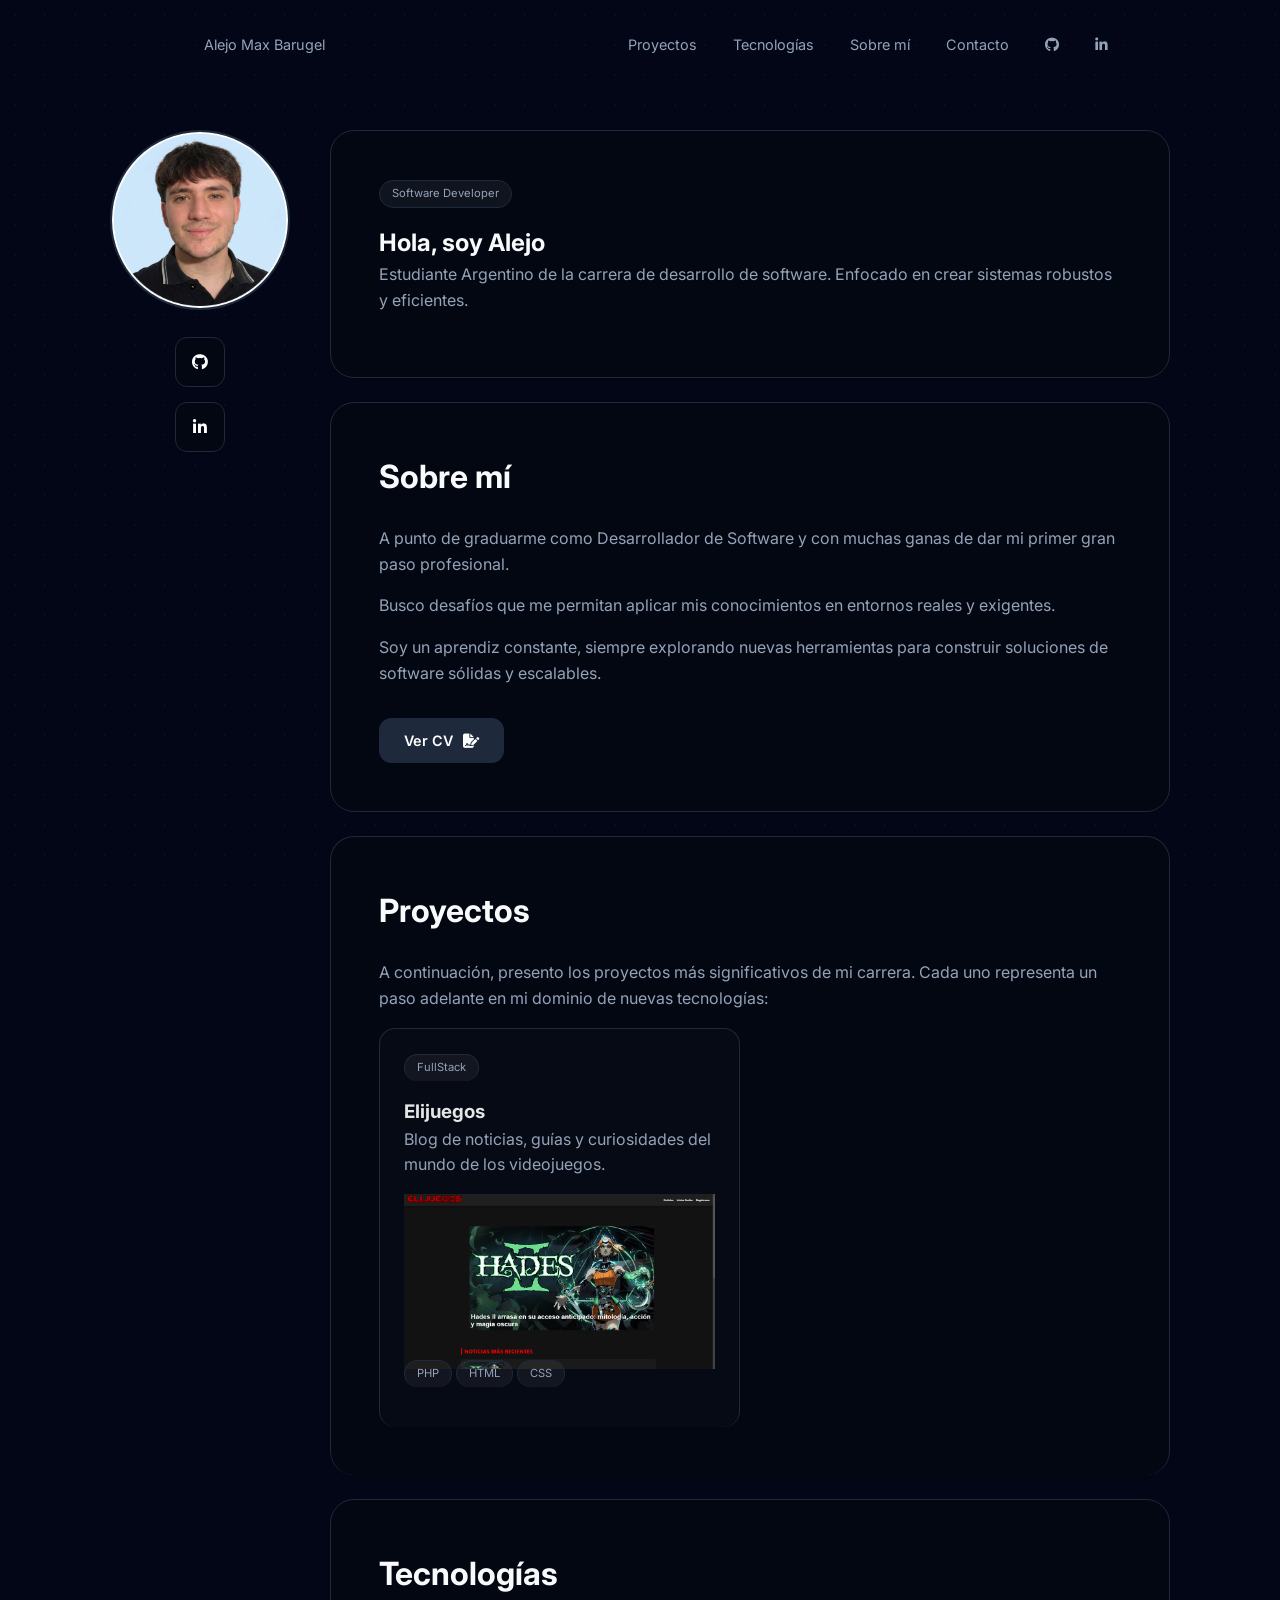
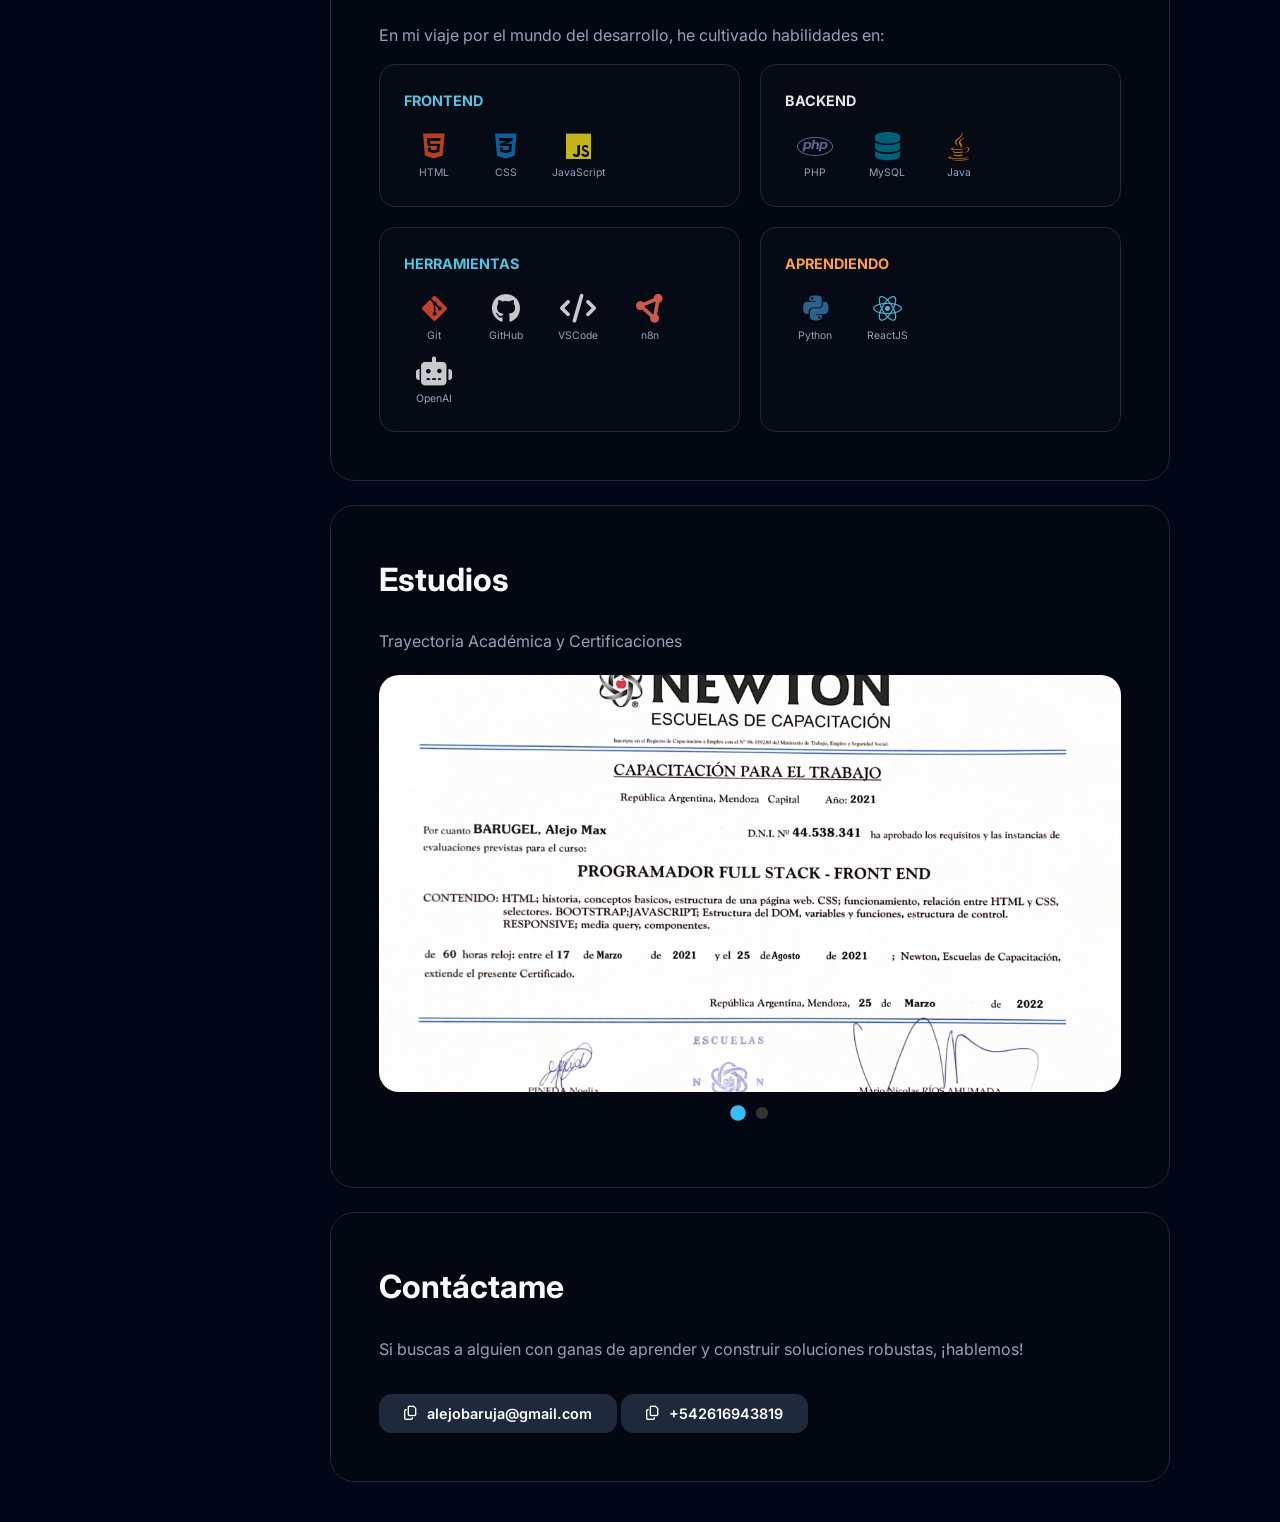
==== index.html @ 38fae6d4 "Add files via upload" ====
<!DOCTYPE html>
<html lang="es">
<head>
    <meta charset="UTF-8">
    <meta name="viewport" content="width=device-width, initial-scale=1.0">
    <title>Alejo Max Barugel | Developer</title>
    <link rel="stylesheet" href="https://cdnjs.cloudflare.com/ajax/libs/font-awesome/6.5.1/css/all.min.css">
    <link href="https://fonts.googleapis.com/css2?family=Inter:wght@300;400;600;800&display=swap" rel="stylesheet">
    <link rel="stylesheet" href="assets/css/style.css">
    <link rel="icon" type="image/png" href="assets/img/abLogo.png">
</head>
<body>
    <div class="grid-background"></div>
    
    <nav class="reveal" style="--d: 0ms;">
        <div class="nav-links">
            <a href="index.html">Alejo Max Barugel</a>
        </div>
        <div class="nav-links">
            <a href="#proyectos">Proyectos</a>
            <a href="#tecnologias">Tecnologías</a>
            <a href="#sobre">Sobre mí</a>
            <a href="#contacto">Contacto</a>
            <a href="https://github.com/BarujitaWD" target="_blank"><i class="fa-brands fa-github"></i></a>
            <a href="https://www.linkedin.com/in/alejo-barugel-a94419276" target="_blank"><i class="fa-brands fa-linkedin-in"></i></a>
        </div>
    </nav>

    <main class="main-content">
        <aside class="profile-sidebar reveal" style="--d: 100ms;">
            <img src="assets/img/barugel.png" class="profile-img" alt="Alejo Barugel">
            <div class="social-column">
                <a href="https://github.com/BarujitaWD" target="_blank" class="icon-circle" title="GitHub">
                    <i class="fa-brands fa-github"></i>
                </a>
                <a href="https://www.linkedin.com/in/alejo-barugel-a94419276" target="_blank" class="icon-circle" title="LinkedIn">
                    <i class="fa-brands fa-linkedin-in"></i>
                </a>
            </div>
        </aside>

        <div class="cards-container">
            <section class="card reveal" style="--d: 200ms;">
                <span class="badge">Software Developer</span>
                <h1>Hola, <span class="highlight">soy Alejo</span></h1>
                <p>Estudiante Argentino de la carrera de desarrollo de software. Enfocado en crear sistemas robustos y eficientes.</p>
            </section>

            <section id="sobre" class="card reveal" style="--d: 300ms;">
                <h2>Sobre mí</h2>
                <div class="sobre-mi-content">
                    <div class="sobre-mi-text">
                        <p>A punto de graduarme como Desarrollador de Software y con muchas ganas de dar mi primer gran paso profesional.</p>
                        <p>Busco desafíos que me permitan aplicar mis conocimientos en entornos reales y exigentes.</p>
                        <p>Soy un aprendiz constante, siempre explorando nuevas herramientas para construir soluciones de software sólidas y escalables.</p>
                        <a href="assets/pdf/CV.pdf" class="btn-cv" download>Ver CV <i class="fa-solid fa-file-signature"></i></a>
                    </div>
                </div>
            </section>

            <section id="proyectos" class="card reveal" style="--d: 300ms;">
                <h2>Proyectos</h2>
                <p>A continuación, presento los proyectos más significativos de mi carrera. Cada uno representa un paso adelante en mi dominio de nuevas tecnologías:</p>
                
                <a href="elijuegos.html" class="projects-link">
                    <div class="tech-grid">
                        <div class="tech-box">
                            <span class="badge">FullStack</span>
                            <h3 style="color: #E5E5E5;">Elijuegos</h3>
                            <p>Blog de noticias, guías y curiosidades del mundo de los videojuegos.</p>
                            <div class="project-img">
                                <img src="assets/img/elijuegos-screen-1.png" class="img-pro" alt="Elijuegos">
                            </div>
                            <div style="margin-top: 15px;">
                                <span class="badge">PHP</span> 
                                <span class="badge">HTML</span> 
                                <span class="badge">CSS</span>
                            </div>
                        </div>
                    </div>
                </a>
            </section>

            <section id="tecnologias" class="card reveal" style="--d: 400ms;">
                <h2>Tecnologías</h2>
                <p>En mi viaje por el mundo del desarrollo, he cultivado habilidades en:</p>
                
                <div class="tech-grid">
                    <div class="tech-box">
                        <h4 style="color: #57C3E1;">Frontend</h4>
                        <div class="tech-icons">
                            <div class="tech-item"><i class="fa-brands fa-html5" style="color: #E34F26;"></i><span>HTML</span></div>
                            <div class="tech-item"><i class="fa-brands fa-css3-alt" style="color: #1572B6;"></i><span>CSS</span></div>
                            <div class="tech-item"><i class="fa-brands fa-js" style="color: #F7DF1E;"></i><span>JavaScript</span></div>
                        </div>
                    </div>

                    <div class="tech-box">
                        <h4 style="color: #E5E5E5;">Backend</h4>
                        <div class="tech-icons">
                            <div class="tech-item"><i class="fa-brands fa-php" style="color: #777bb4;"></i><span>PHP</span></div>
                            <div class="tech-item"><i class="fa-solid fa-database" style="color: #00758f;"></i><span>MySQL</span></div>  
                            <div class="tech-item"><i class="fa-brands fa-java" style="color: #ed8b00;"></i><span>Java</span></div>
                        </div>
                    </div>

                    <div class="tech-box">
                        <h4 style="color: #57C3E1;">Herramientas</h4>
                        <div class="tech-icons">
                            <div class="tech-item"><i class="fa-brands fa-git-alt" style="color: #F05032;"></i><span>Git</span></div>
                            <div class="tech-item"><i class="fa-brands fa-github"></i><span>GitHub</span></div>                            
                            <div class="tech-item"><i class="fa-solid fa-code"></i><span>VSCode</span></div>
                            <div class="tech-item"><i class="fa-solid fa-circle-nodes" style="color: #ff6d5a;"></i><span>n8n</span></div>
                            <div class="tech-item"><i class="fa-solid fa-robot"></i><span>OpenAI</span></div>
                        </div>
                    </div>

                    <div class="tech-box">
                        <h4 style="color: #FF9F43;">Aprendiendo</h4>
                        <div class="tech-icons">
                            <div class="tech-item"><i class="fa-brands fa-python" style="color: #3776AB;"></i><span>Python</span></div>
                            <div class="tech-item"><i class="fa-brands fa-react" style="color: #61DAFB;"></i><span>ReactJS</span></div>
                        </div>
                    </div>
                </div>
            </section>

            <section id="estudios" class="card reveal" style="--d: 500ms;">
                <h2>Estudios</h2>
                <p>Trayectoria Académica y Certificaciones</p>
                <div class="slider-wrapper">
                    <input type="radio" name="foto" id="img1" checked>
                    <input type="radio" name="foto" id="img2">

                    <div class="slider-main">
                        <div class="slides-container">
                            <div class="img-title">
                                <a href="assets/pdf/front-newton.pdf"><img src="assets/img/front.png" alt="Certificado Frontend"></a>
                            </div>
                            <div class="img-title">
                                <a href="assets/pdf/back-newton.pdf"><img src="assets/img/back.png" alt="Certificado Backend"></a>
                            </div>
                        </div>
                    </div>

                    <div class="slider-dots">
                        <label for="img1"></label>
                        <label for="img2"></label>
                    </div>
                </div>
            </section>

            <section id="contacto" class="card reveal" style="--d: 600ms;">
                <h2>Contáctame</h2>
                <p>Si buscas a alguien con ganas de aprender y construir soluciones robustas, ¡hablemos!</p>
                <button onclick="copiarTexto(this, 'alejobaruja@gmail.com')" class="btn-cv">
                    <i class="fa-regular fa-copy"></i>
                    <span>alejobaruja@gmail.com</span>
                </button>
                <button onclick="copiarTexto(this, '+542616943819')" class="btn-cv">
                    <i class="fa-regular fa-copy"></i>
                    <span>+542616943819</span>
                </button>
            </section>
        </div>
    </main>

    <script src="assets/js/script.js"></script>
</body>
</html>
---- assets/css/style.css ----
:root {
    --bg-color: #020617;
    --card-bg: #030712;
    --border-color: #1e293b;
    --text-primary: #f8fafc;
    --text-secondary: #94a3b8;
    --transition-fast: 0.3s cubic-bezier(0.4, 0, 0.2, 1);
    --transition-slow: 1s cubic-bezier(0.16, 1, 0.3, 1);
}

* {
    margin: 0;
    padding: 0;
    box-sizing: border-box;
}

html {
    scroll-behavior: smooth;
}

body {
    background-color: var(--bg-color);
    color: var(--text-primary);
    font-family: 'Inter', sans-serif;
    line-height: 1.6;
}

h2 {
    margin-bottom: 1.5rem;
    font-size: 2rem;
}

p {
    color: var(--text-secondary);
    margin-bottom: 1rem;
}

u {
    text-decoration: none !important;
}

.grid-background {
    position: fixed;
    top: 0;
    left: 0;
    width: 100%;
    height: 100%;
    background-image: radial-gradient(rgba(255,255,255,0.03) 1px, transparent 1px);
    background-size: 30px 30px;
    z-index: -1;
}

nav {
    max-width: 1000px;
    margin: 0 auto;
    padding: 2rem;
    display: flex;
    justify-content: space-between;
}

.nav-links a {
    color: var(--text-secondary);
    text-decoration: none;
    margin-left: 2rem;
    font-size: 0.9rem;
    transition: 0.3s;
}

.nav-links a:hover {
    color: white;
    text-shadow: 0 0 10px rgba(255,255,255,0.5);
}

.main-content {
    max-width: 1100px;
    margin: 40px auto;
    padding: 0 20px;
    display: flex;
    gap: 40px;
}

.profile-img {
    width: 180px;
    height: 180px;
    border-radius: 50%;
    object-fit: cover;
    border: 2px solid var(--border-color);
    margin-bottom: 20px;
}

.social-column {
    display: flex;
    flex-direction: column;
    gap: 15px;
    align-items: center;
}

.icon-circle {
    width: 50px;
    height: 50px;
    background: var(--card-bg);
    border: 1px solid var(--border-color);
    border-radius: 12px;
    display: flex;
    align-items: center;
    justify-content: center;
    color: white;
    text-decoration: none;
    transition: var(--transition-fast);
}

.icon-circle:hover {
    background: white;
    color: black;
    transform: translateY(-3px);
}

.cards-container {
    flex: 1;
    display: flex;
    flex-direction: column;
    gap: 24px;
}

.card {
    background: var(--card-bg);
    border: 1px solid var(--border-color);
    border-radius: 24px;
    padding: 3rem;
    transition: border-color 0.3s;
}

.card:hover {
    border-color: #334155;
}

.badge {
    background: rgba(255,255,255,0.05);
    padding: 4px 12px;
    border-radius: 100px;
    font-size: 0.7rem;
    border: 1px solid var(--border-color);
    color: #94a3b8;
    margin-bottom: 1rem;
    display: inline-block;
}

.btn-cv, .copy-btn {
    display: inline-flex;
    align-items: center;
    gap: 10px;
    background: #1e293b;
    color: white;
    padding: 10px 24px;
    border-radius: 12px;
    text-decoration: none;
    margin-top: 1rem;
    font-weight: 600;
    transition: var(--transition-fast);
    border: 1px solid var(--border-color);
    cursor: pointer;
    font-family: inherit;
    font-size: 0.9rem;
}

.btn-cv:hover, .copy-btn:hover {
    background: white;
    color: black;
    transform: translateY(-2px);
}

.tech-grid {
    display: grid;
    grid-template-columns: repeat(2, 1fr);
    gap: 20px;
}

.tech-box {
    background: rgba(255,255,255,0.01);
    border: 1px solid var(--border-color);
    border-radius: 16px;
    padding: 1.5rem;
    transition: 0.3s;
}

.tech-box:hover {
    background: rgba(255,255,255,0.03);
    transform: scale(1.02);
    border-color: #475569;
}

.tech-box h4 {
    margin-bottom: 1.2rem;
    font-size: 0.9rem;
    text-transform: uppercase;
}

.tech-icons {
    display: flex;
    flex-wrap: wrap;
    gap: 12px;
}

.tech-item {
    display: flex;
    flex-direction: column;
    align-items: center;
    width: 60px;
    transition: 0.3s;
}

.tech-item i {
    font-size: 1.8rem;
    margin-bottom: 5px;
    opacity: 0.8;
}

.tech-item span {
    font-size: 0.65rem;
    color: var(--text-secondary);
    text-align: center;
}

.tech-item:hover {
    transform: translateY(-5px);
}

.tech-item:hover i {
    opacity: 1;
    filter: drop-shadow(0 0 8px currentColor);
}

.project-card {
    display: flex;
    gap: 5rem;
    padding: 5px;
    text-decoration: none !important;
}

.project-img {
    flex: 1;
    background: #0f172a;
    height: 150px;
    border-radius: 16px;
}

.img-pro {
    width: 100%;
}

.projects-link {
    text-decoration: none;
    color: var(--text-secondary);
}

#proyectos, 
#proyectos *, 
.project-card * {
    text-decoration: none !important;
    border-bottom: none !important;
    box-shadow: none !important;
}

#proyectos a, 
.project-card a {
    color: inherit !important;
    text-decoration: none !important;
}

.slider-wrapper {
    width: 100%;
    max-width: 800px;
    margin: 20px auto;
    position: relative;
}

input[type="radio"] {
    display: none;
}

.slider-main {
    width: 100%;
    border-radius: 20px;
    overflow: hidden;
    aspect-ratio: 16 / 9;
    background: #0c0c0c;
}

.slides-container {
    display: flex;
    width: 300%;
    height: 100%;
    transition: transform 0.8s cubic-bezier(0.65, 0, 0.35, 1);
}

.img-slide, .img-title {
    width: 33.333%;
    height: 100%;
}

.img-slide img, .img-title img {
    width: 100%;
    height: 100%;
    object-fit: cover;
}


#img1:checked ~ .slider-main .slides-container { transform: translateX(0); }
#img2:checked ~ .slider-main .slides-container { transform: translateX(-33.333%); }
#img3:checked ~ .slider-main .slides-container { transform: translateX(-66.666%); }

.slider-dots {
    display: flex;
    justify-content: center;
    gap: 12px;
    margin-top: 15px;
}

.slider-dots label {
    width: 12px;
    height: 12px;
    border-radius: 50%;
    background: #333;
    cursor: pointer;
    transition: 0.3s;
}

#img1:checked ~ .slider-dots label[for="img1"],
#img2:checked ~ .slider-dots label[for="img2"],
#img3:checked ~ .slider-dots label[for="img3"] {
    background: #38bdf8;
    transform: scale(1.3);
}

.reveal {
    opacity: 0;
    transform: translateY(20px);
    transition: var(--transition-slow);
    transition-delay: var(--d);
}

.reveal.visible {
    opacity: 1;
    transform: translateY(0);
}

@media (max-width: 768px) {
    .main-content {
        flex-direction: column;
    }
    .profile-img {
        margin-left: auto;
        margin-right: auto;
        display: block;
    }
    .tech-grid {
        grid-template-columns: 1fr;
    }
    .social-column {
        flex-direction: row;
        justify-content: center;
    }
    .project-card {
        flex-direction: column;
        gap: 2rem;
    }
    .project-img, .img-pro {
        height: 300px;
    }
}
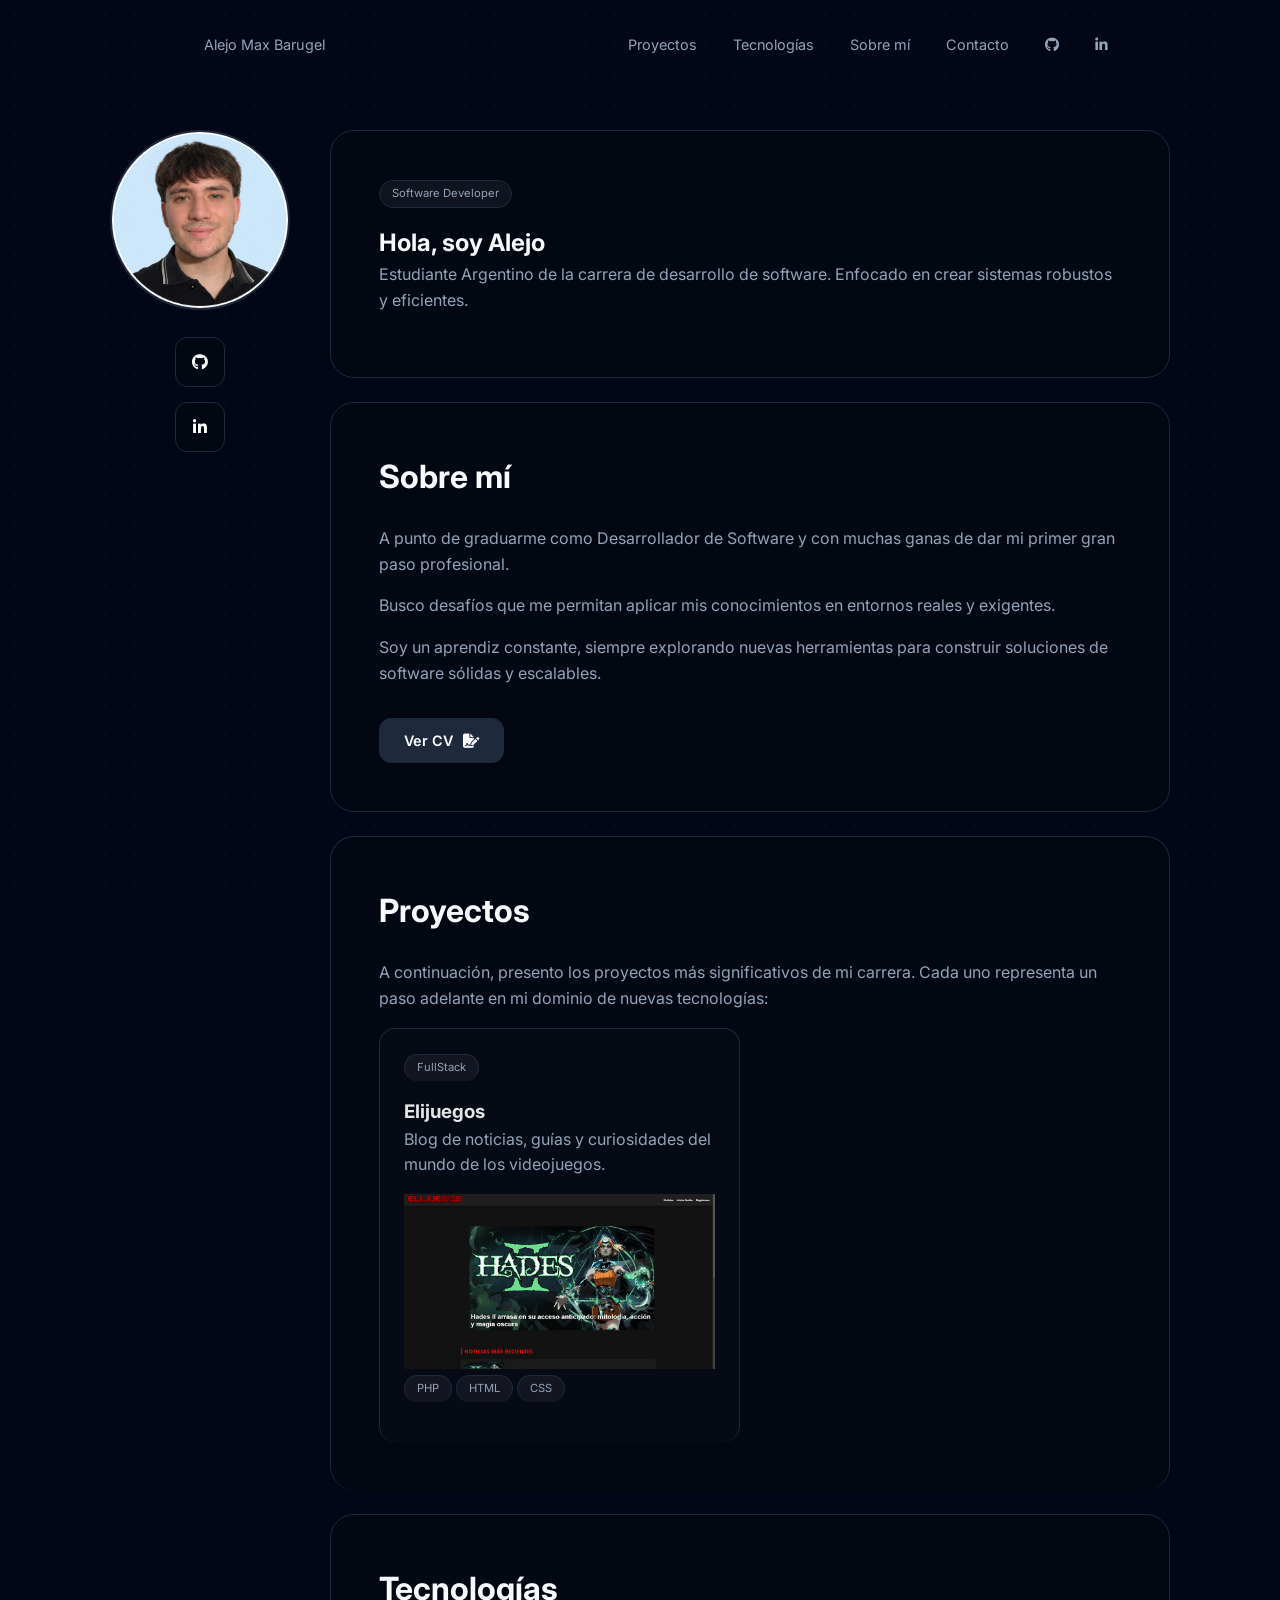
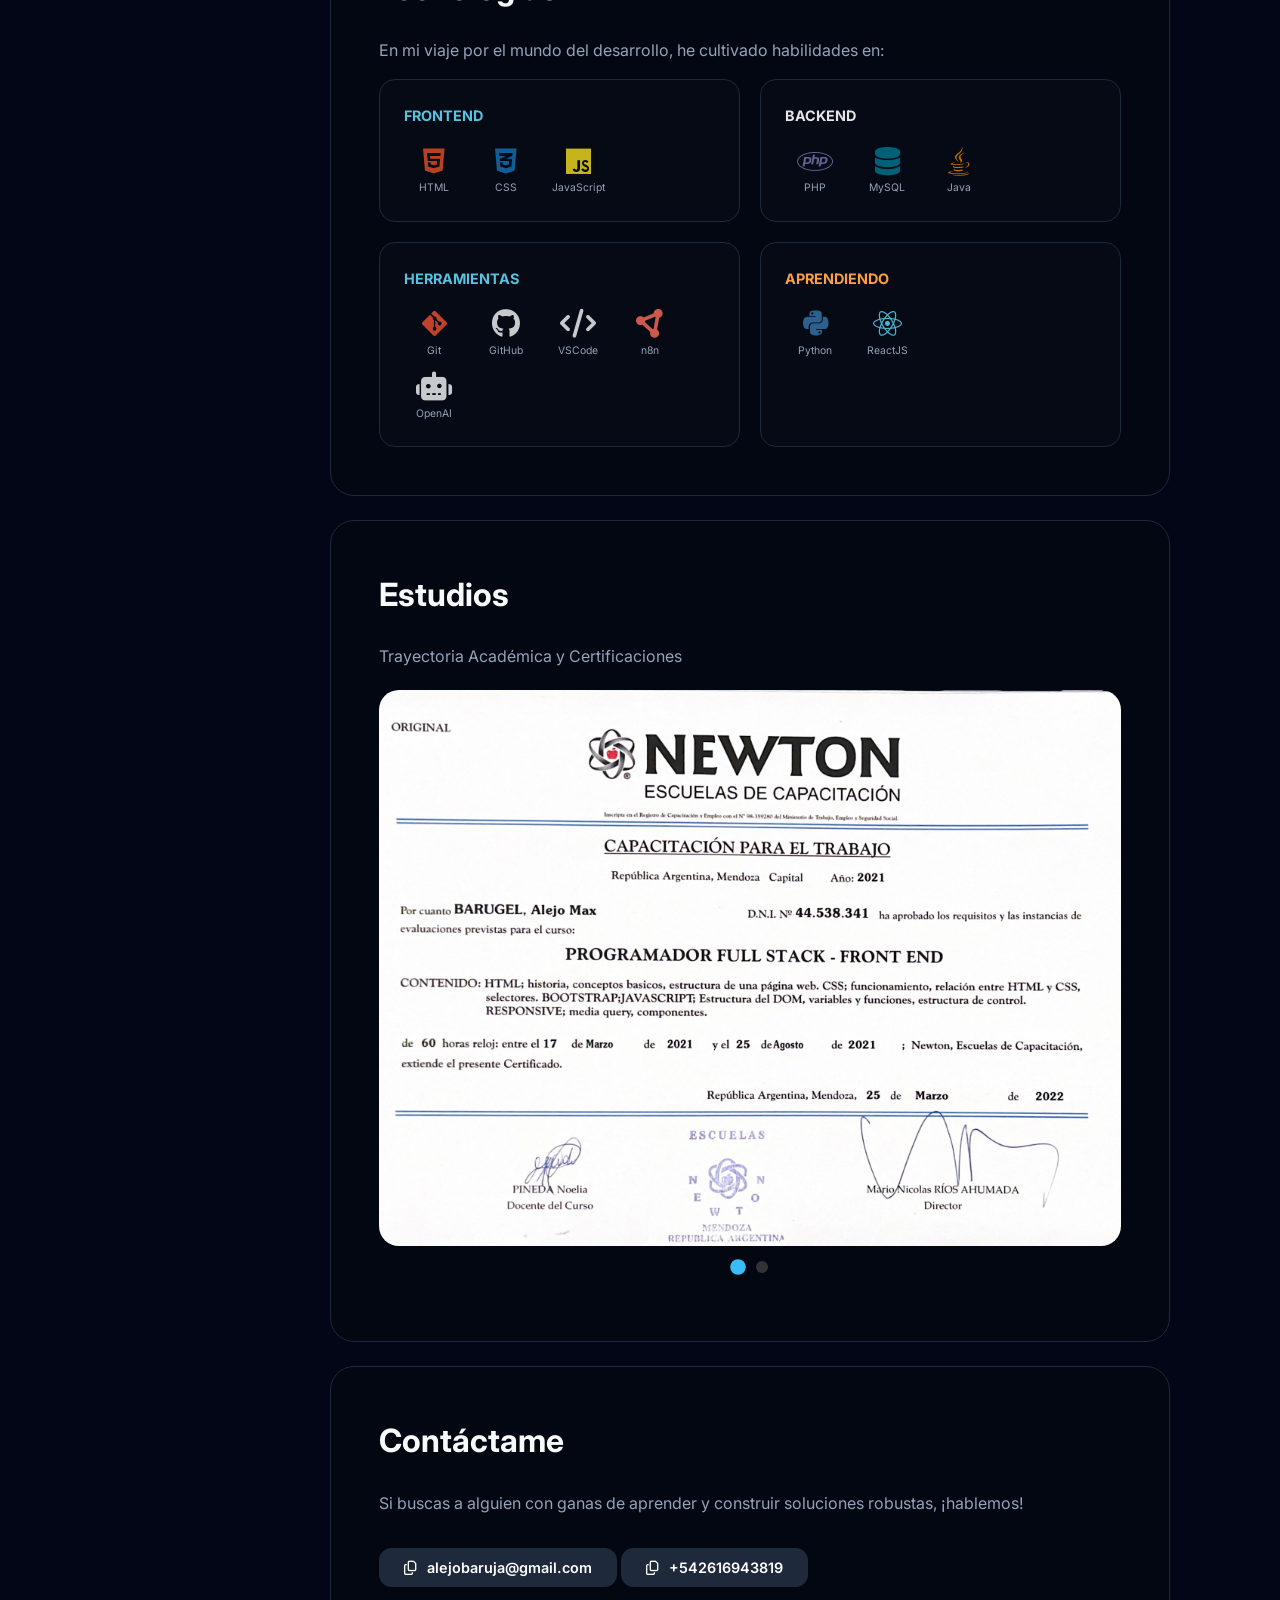
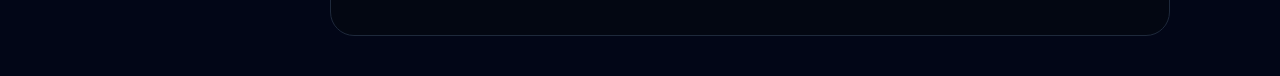
==== commit 46f59770: "Fix HTML encoding issues in index.html" ====
--- a/index.html
+++ b/index.html
@@ -71,7 +71,7 @@
                             <div class="project-img">
                                 <img src="assets/img/elijuegos-screen-1.png" class="img-pro" alt="Elijuegos">
                             </div>
-                            <div style="margin-top: 15px;">
+                            <div style="margin-top: 30px;">
                                 <span class="badge">PHP</span> 
                                 <span class="badge">HTML</span> 
                                 <span class="badge">CSS</span>
@@ -167,4 +167,5 @@
 
     <script src="assets/js/script.js"></script>
 </body>
-</html>+
+</html>
--- a/assets/css/style.css
+++ b/assets/css/style.css
@@ -282,7 +282,7 @@
     width: 100%;
     border-radius: 20px;
     overflow: hidden;
-    aspect-ratio: 16 / 9;
+    aspect-ratio: 4 / 3;
     background: #0c0c0c;
 }
 
@@ -304,7 +304,11 @@
     object-fit: cover;
 }
 
-
+.img-slide img, .img-title img:hover{
+    width: 100%;
+    height: 100%;
+    object-fit: cover;
+}
 #img1:checked ~ .slider-main .slides-container { transform: translateX(0); }
 #img2:checked ~ .slider-main .slides-container { transform: translateX(-33.333%); }
 #img3:checked ~ .slider-main .slides-container { transform: translateX(-66.666%); }
@@ -345,26 +349,69 @@
 }
 
 @media (max-width: 768px) {
+    nav {
+        flex-direction: column;
+        align-items: center;
+        gap: 1.5rem;
+        padding: 1.5rem 1rem;
+    }
+
+    .nav-links {
+        display: flex;
+        flex-wrap: wrap;
+        justify-content: center;
+        gap: 10px;
+    }
+
+    .nav-links a {
+        margin-left: 0;
+        padding: 6px 10px;
+        font-size: 0.85rem;
+    }
+
     .main-content {
         flex-direction: column;
-    }
+        margin-top: 10px;
+        padding: 0 15px;
+        gap: 20px;
+    }
+
     .profile-img {
-        margin-left: auto;
-        margin-right: auto;
+        width: 150px;
+        height: 150px;
+        margin: 0 auto 15px auto;
         display: block;
     }
-    .tech-grid {
-        grid-template-columns: 1fr;
-    }
+
     .social-column {
         flex-direction: row;
         justify-content: center;
-    }
+        gap: 20px;
+    }
+
+    .card {
+        padding: 1.5rem;
+        border-radius: 20px;
+    }
+
+    h2 {
+        font-size: 1.6rem;
+    }
+
+    .tech-grid {
+        grid-template-columns: 1fr;
+    }
+
     .project-card {
         flex-direction: column;
-        gap: 2rem;
-    }
+        gap: 1.5rem;
+    }
+
     .project-img, .img-pro {
-        height: 300px;
+        height: 220px;
+    }
+
+    .slider-main {
+        aspect-ratio: 4 / 3;
     }
 }
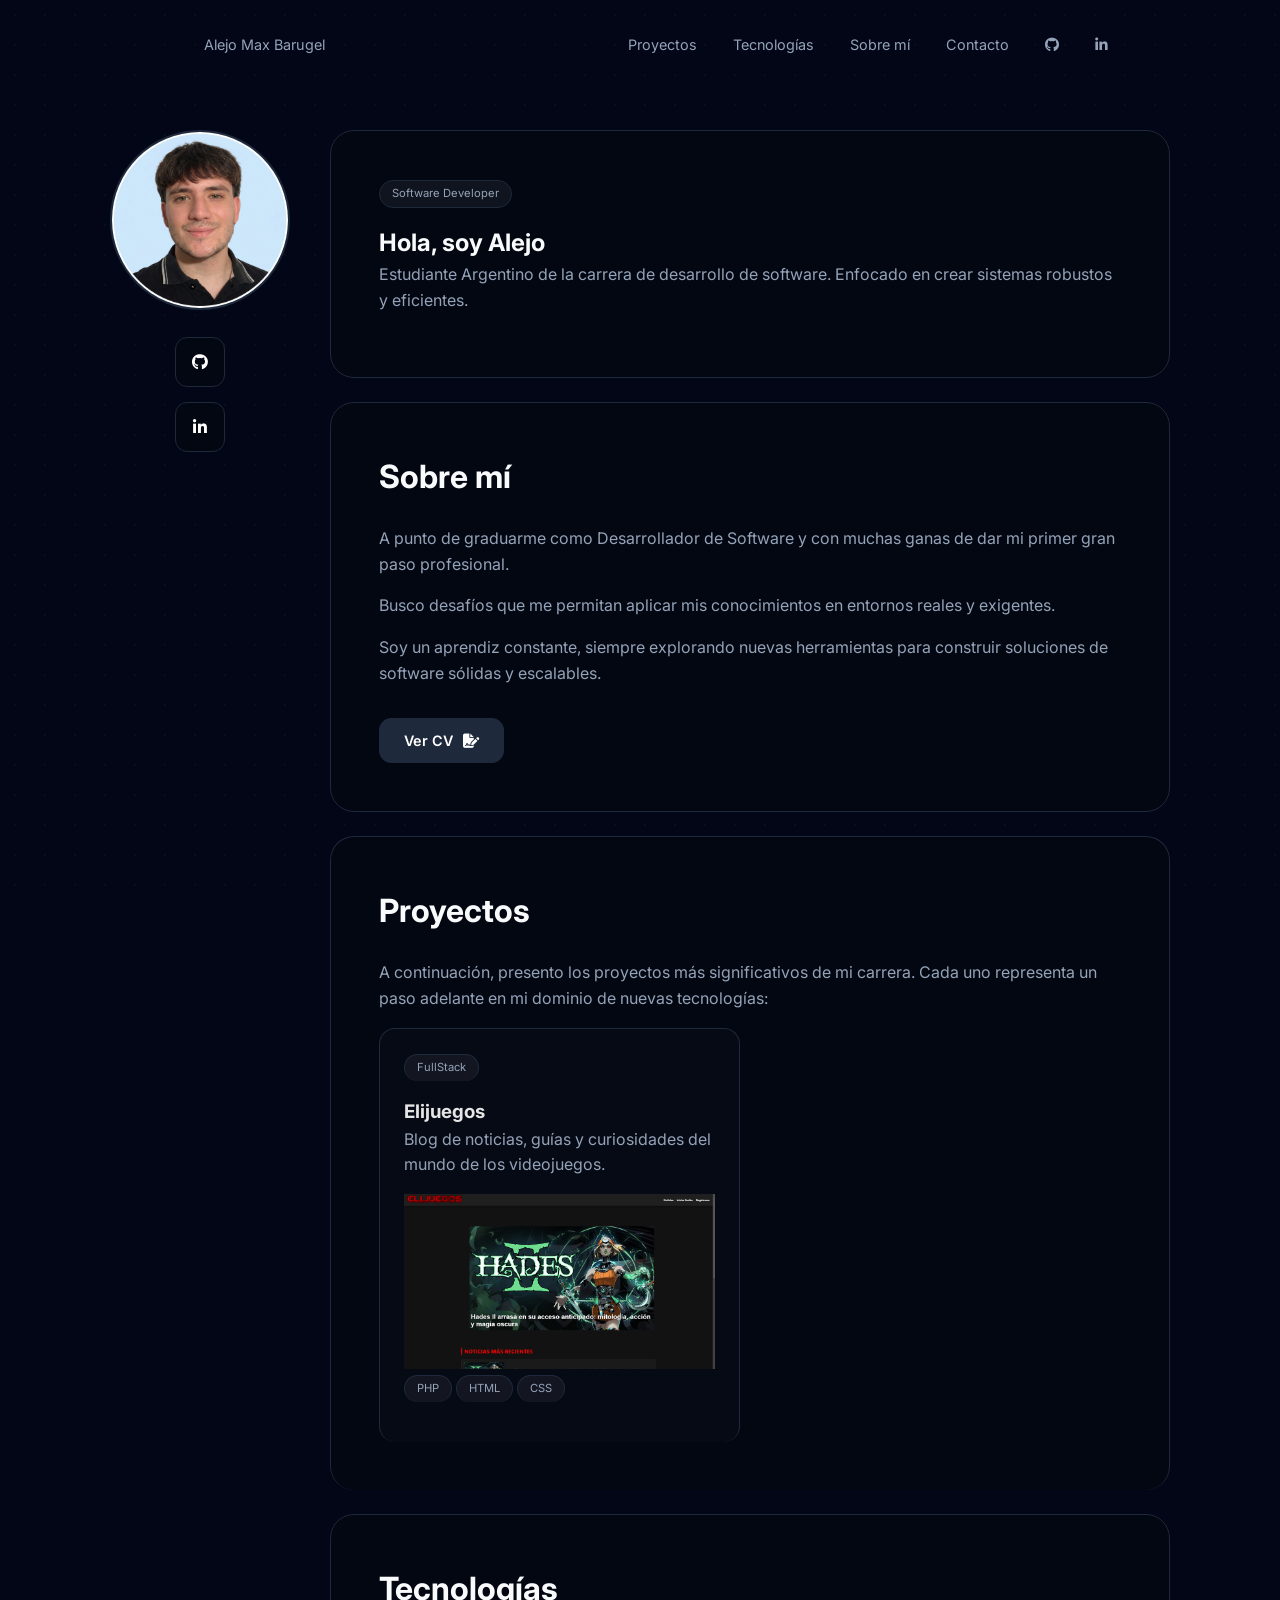
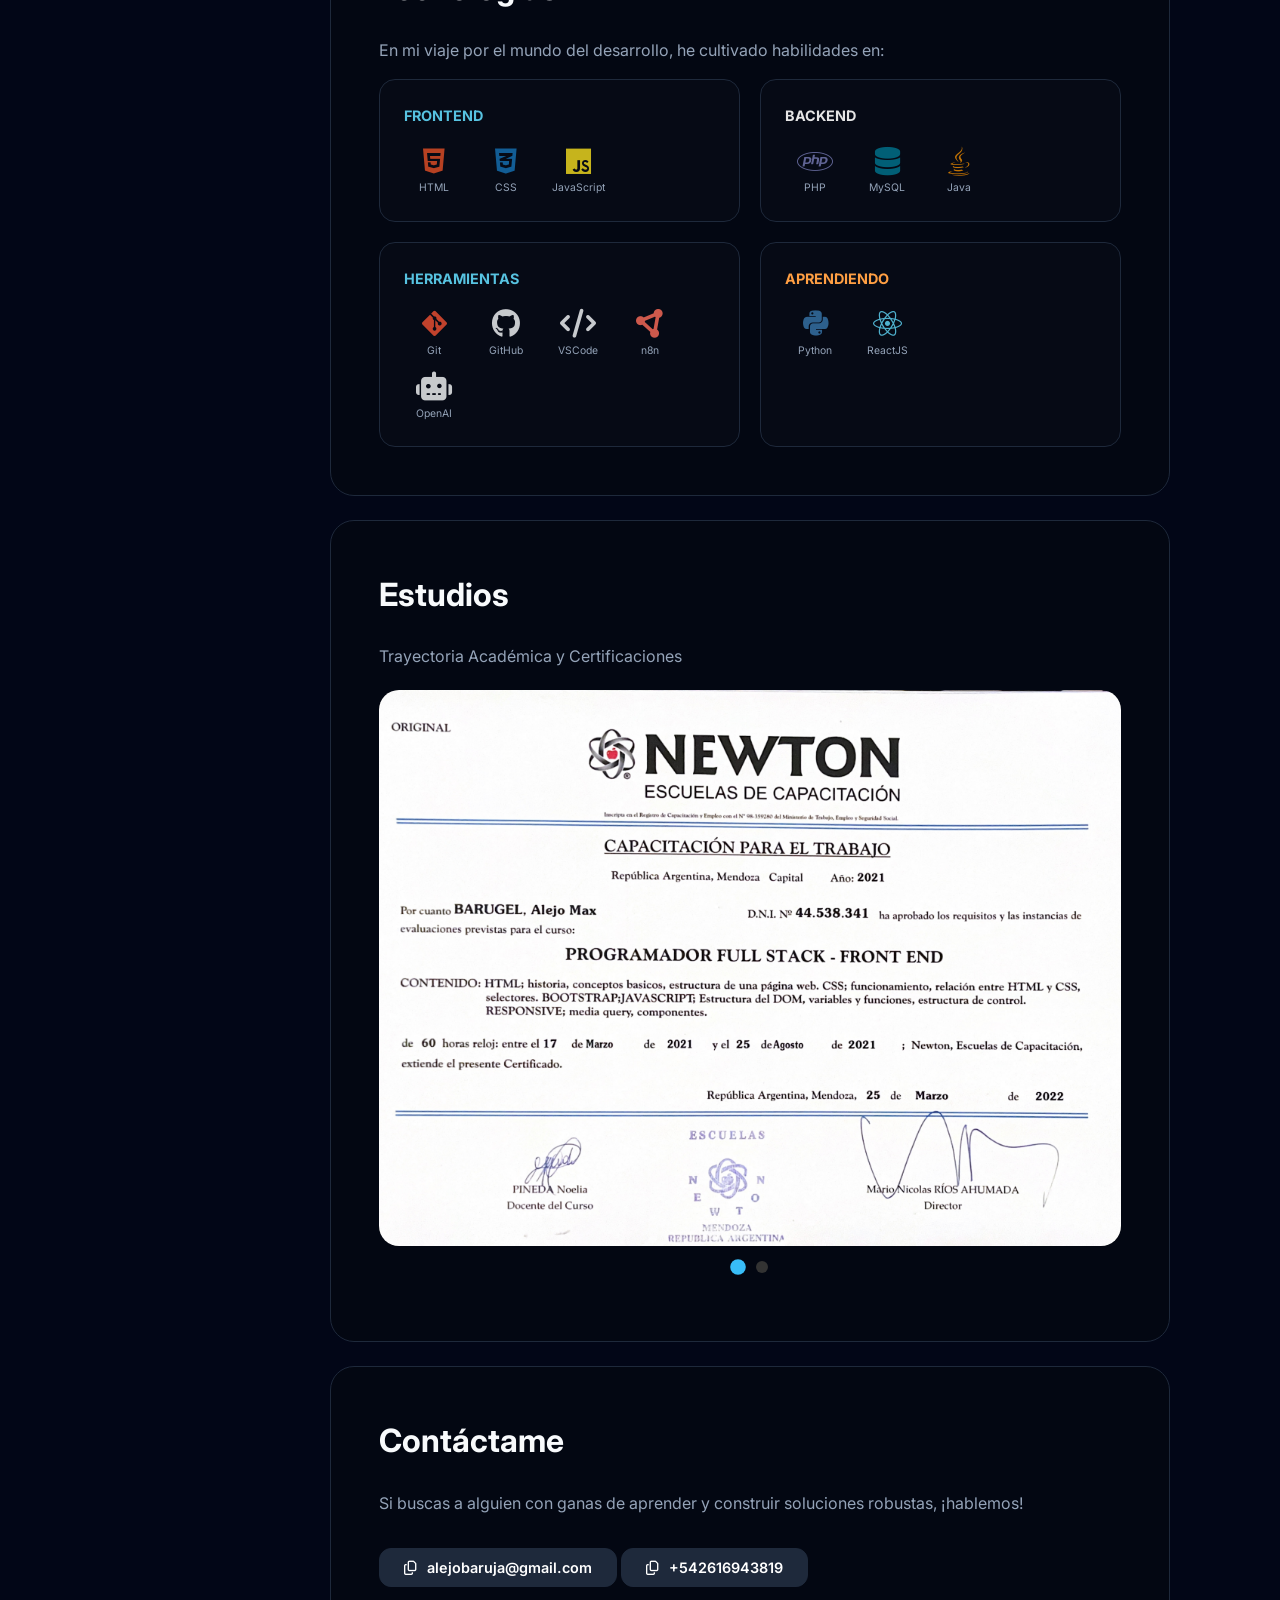
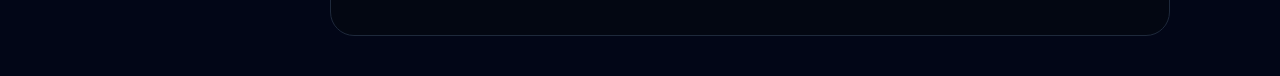
==== commit a99722a3: "Fix HTML encoding issues in index.html" ====
--- a/index.html
+++ b/index.html
@@ -53,7 +53,7 @@
                         <p>A punto de graduarme como Desarrollador de Software y con muchas ganas de dar mi primer gran paso profesional.</p>
                         <p>Busco desafíos que me permitan aplicar mis conocimientos en entornos reales y exigentes.</p>
                         <p>Soy un aprendiz constante, siempre explorando nuevas herramientas para construir soluciones de software sólidas y escalables.</p>
-                        <a href="assets/pdf/CV.pdf" class="btn-cv" download>Ver CV <i class="fa-solid fa-file-signature"></i></a>
+                        <a href="assets/pdf/cv_barugel.pdf" class="btn-cv" download>Ver CV <i class="fa-solid fa-file-signature"></i></a>
                     </div>
                 </div>
             </section>
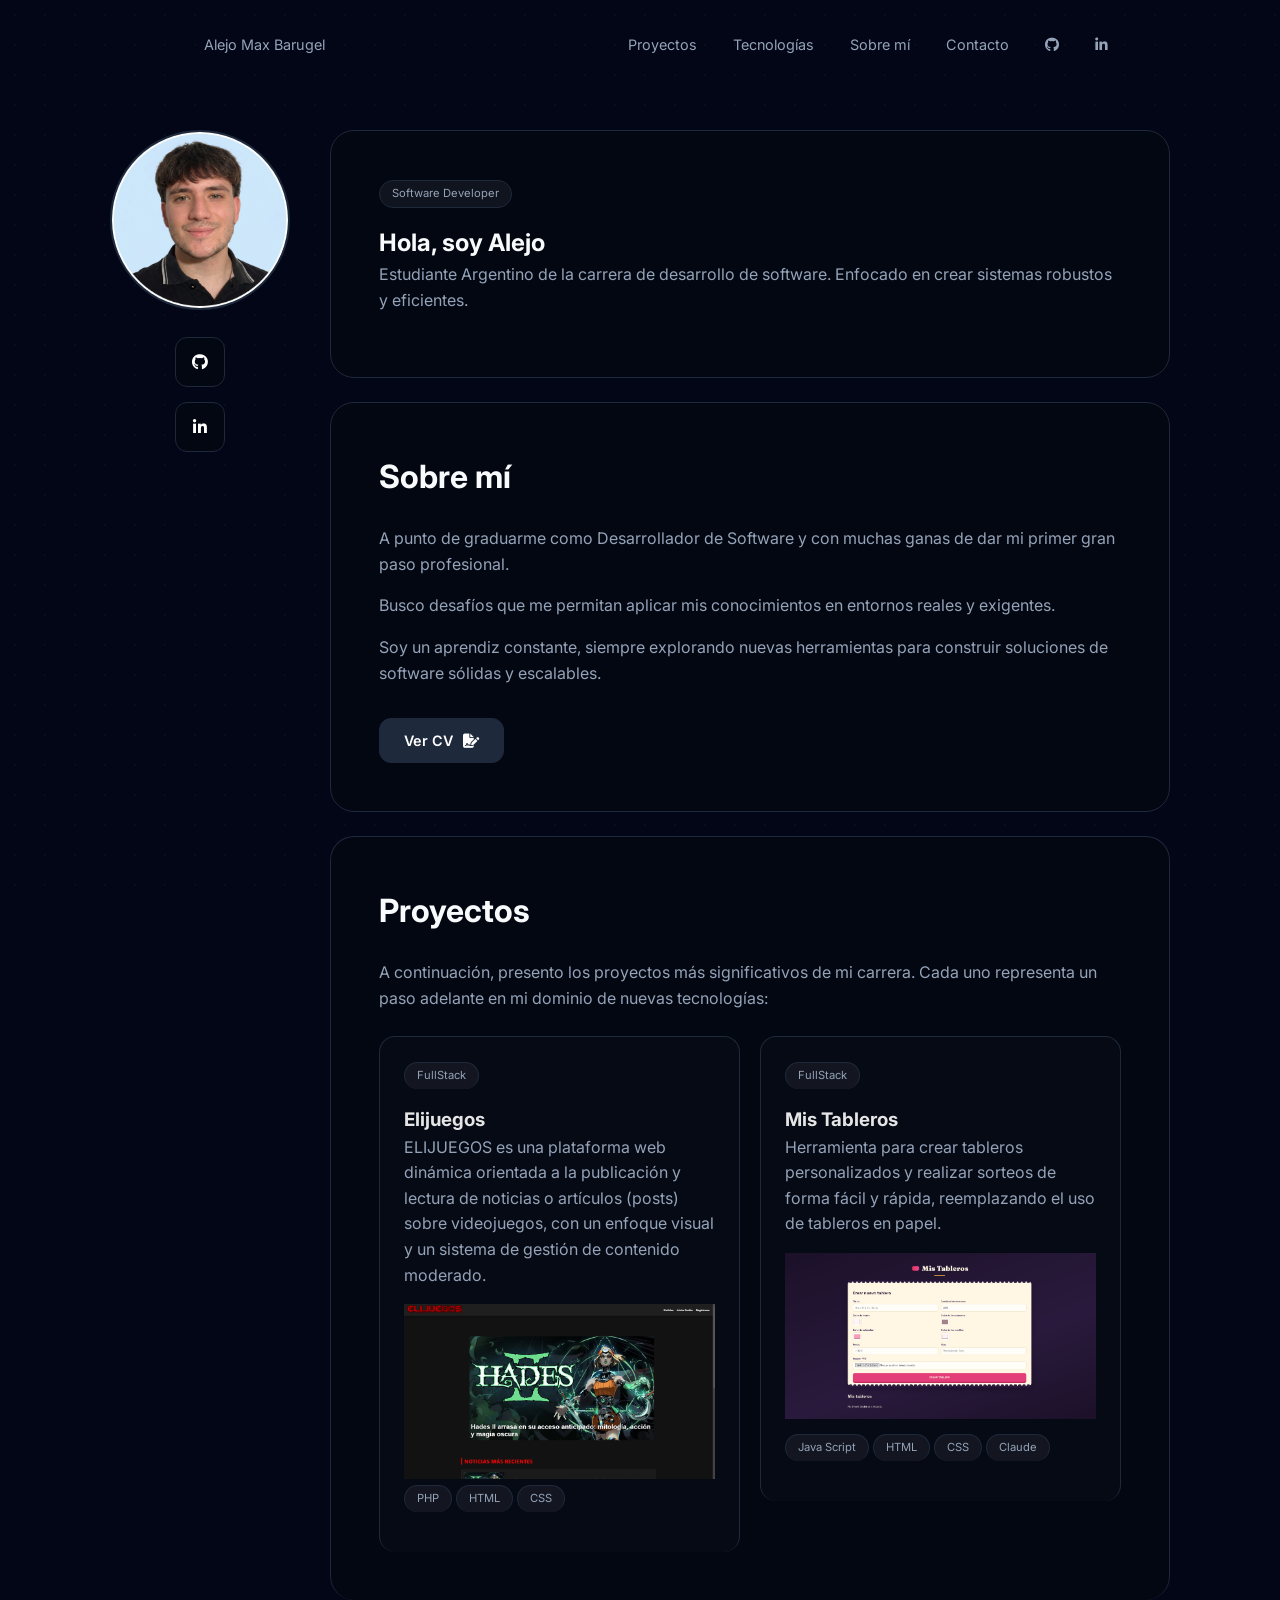
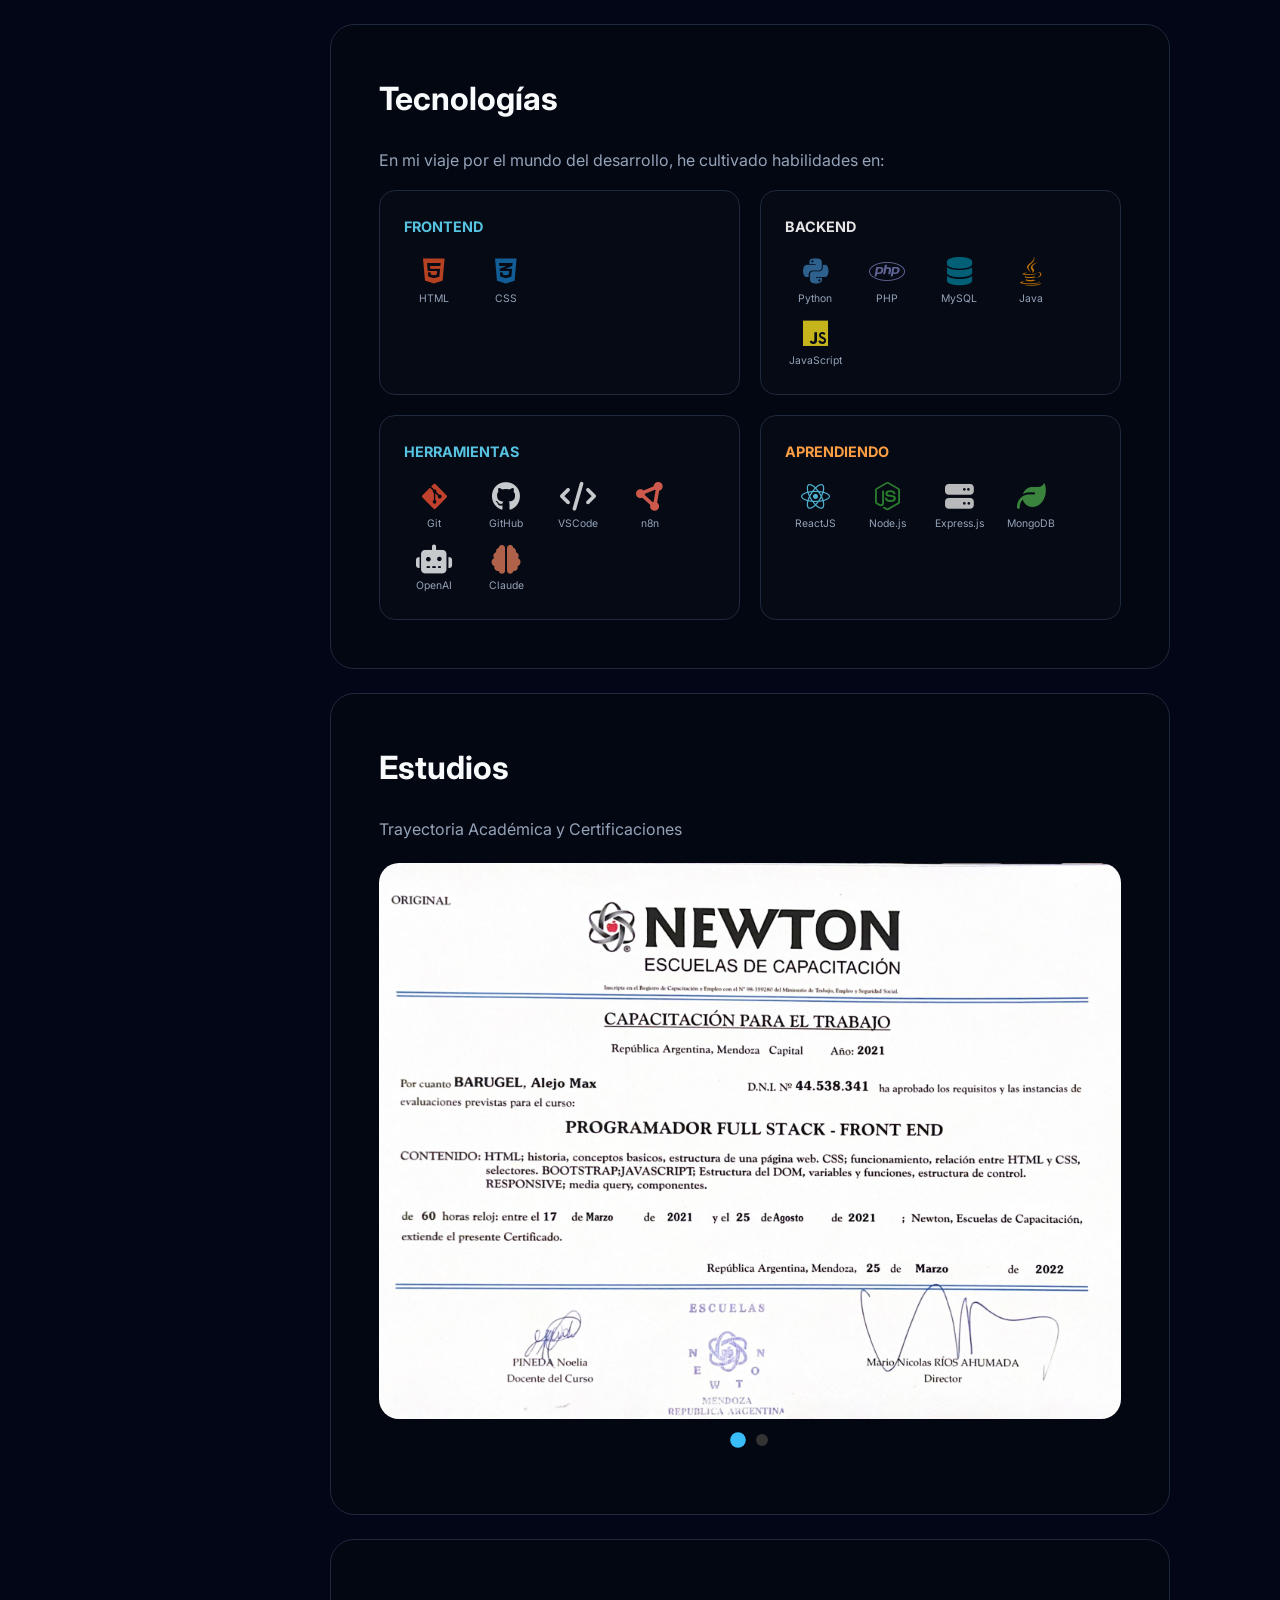
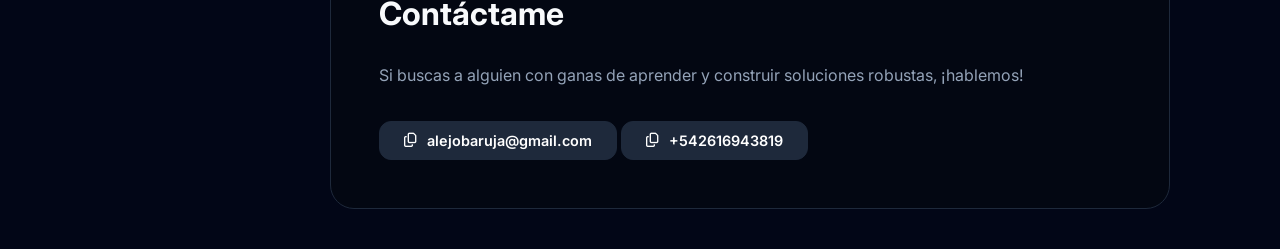
==== commit d51a28fa: "nuevas tecnologias agregue nuevas herramientas" ====
--- a/index.html
+++ b/index.html
@@ -62,92 +62,73 @@
                 <h2>Proyectos</h2>
                 <p>A continuación, presento los proyectos más significativos de mi carrera. Cada uno representa un paso adelante en mi dominio de nuevas tecnologías:</p>
                 
-                <a href="elijuegos.html" class="projects-link">
-                    <div class="tech-grid">
-                        <div class="tech-box">
-                            <span class="badge">FullStack</span>
-                            <h3 style="color: #E5E5E5;">Elijuegos</h3>
-                            <p>Blog de noticias, guías y curiosidades del mundo de los videojuegos.</p>
-                            <div class="project-img">
-                                <img src="assets/img/elijuegos-screen-1.png" class="img-pro" alt="Elijuegos">
-                            </div>
-                            <div style="margin-top: 30px;">
-                                <span class="badge">PHP</span> 
-                                <span class="badge">HTML</span> 
-                                <span class="badge">CSS</span>
-                            </div>
-                        </div>
-                    </div>
-                </a>
+                <div id="proyectos-list"></div>
             </section>
 
-            <section id="tecnologias" class="card reveal" style="--d: 400ms;">
-                <h2>Tecnologías</h2>
-                <p>En mi viaje por el mundo del desarrollo, he cultivado habilidades en:</p>
-                
-                <div class="tech-grid">
-                    <div class="tech-box">
-                        <h4 style="color: #57C3E1;">Frontend</h4>
-                        <div class="tech-icons">
-                            <div class="tech-item"><i class="fa-brands fa-html5" style="color: #E34F26;"></i><span>HTML</span></div>
-                            <div class="tech-item"><i class="fa-brands fa-css3-alt" style="color: #1572B6;"></i><span>CSS</span></div>
-                            <div class="tech-item"><i class="fa-brands fa-js" style="color: #F7DF1E;"></i><span>JavaScript</span></div>
+        <section id="tecnologias" class="card reveal" style="--d: 400ms;">
+            <h2>Tecnologías</h2>
+            <p>En mi viaje por el mundo del desarrollo, he cultivado habilidades en:</p>
+        
+            <div class="tech-grid">
+                <div class="tech-box">
+                    <h4 style="color: #57C3E1;">Frontend</h4>
+                    <div class="tech-icons">
+                        <div class="tech-item"><i class="fa-brands fa-html5" style="color: #E34F26;"></i><span>HTML</span></div>
+                        <div class="tech-item"><i class="fa-brands fa-css3-alt" style="color: #1572B6;"></i><span>CSS</span>
                         </div>
+        
                     </div>
-
-                    <div class="tech-box">
-                        <h4 style="color: #E5E5E5;">Backend</h4>
-                        <div class="tech-icons">
-                            <div class="tech-item"><i class="fa-brands fa-php" style="color: #777bb4;"></i><span>PHP</span></div>
-                            <div class="tech-item"><i class="fa-solid fa-database" style="color: #00758f;"></i><span>MySQL</span></div>  
-                            <div class="tech-item"><i class="fa-brands fa-java" style="color: #ed8b00;"></i><span>Java</span></div>
+                </div>
+        
+                <div class="tech-box">
+                    <h4 style="color: #E5E5E5;">Backend</h4>
+                    <div class="tech-icons">
+                        <div class="tech-item"><i class="fa-brands fa-python" style="color: #3776AB;"></i><span>Python</span>
                         </div>
-                    </div>
-
-                    <div class="tech-box">
-                        <h4 style="color: #57C3E1;">Herramientas</h4>
-                        <div class="tech-icons">
-                            <div class="tech-item"><i class="fa-brands fa-git-alt" style="color: #F05032;"></i><span>Git</span></div>
-                            <div class="tech-item"><i class="fa-brands fa-github"></i><span>GitHub</span></div>                            
-                            <div class="tech-item"><i class="fa-solid fa-code"></i><span>VSCode</span></div>
-                            <div class="tech-item"><i class="fa-solid fa-circle-nodes" style="color: #ff6d5a;"></i><span>n8n</span></div>
-                            <div class="tech-item"><i class="fa-solid fa-robot"></i><span>OpenAI</span></div>
+                        <div class="tech-item"><i class="fa-brands fa-php" style="color: #777bb4;"></i><span>PHP</span></div>
+                        <div class="tech-item"><i class="fa-solid fa-database" style="color: #00758f;"></i><span>MySQL</span>
                         </div>
-                    </div>
-
-                    <div class="tech-box">
-                        <h4 style="color: #FF9F43;">Aprendiendo</h4>
-                        <div class="tech-icons">
-                            <div class="tech-item"><i class="fa-brands fa-python" style="color: #3776AB;"></i><span>Python</span></div>
-                            <div class="tech-item"><i class="fa-brands fa-react" style="color: #61DAFB;"></i><span>ReactJS</span></div>
+                        <div class="tech-item"><i class="fa-brands fa-java" style="color: #ed8b00;"></i><span>Java</span></div>
+                        <div class="tech-item"><i class="fa-brands fa-js" style="color: #F7DF1E;"></i><span>JavaScript</span>
                         </div>
                     </div>
                 </div>
-            </section>
+        
+                <div class="tech-box">
+                    <h4 style="color: #57C3E1;">Herramientas</h4>
+                    <div class="tech-icons">
+                        <div class="tech-item"><i class="fa-brands fa-git-alt" style="color: #F05032;"></i><span>Git</span>
+                        </div>
+                        <div class="tech-item"><i class="fa-brands fa-github"></i><span>GitHub</span></div>
+                        <div class="tech-item"><i class="fa-solid fa-code"></i><span>VSCode</span></div>
+                        <div class="tech-item"><i class="fa-solid fa-circle-nodes" style="color: #ff6d5a;"></i><span>n8n</span>
+                        </div>
+                        <div class="tech-item"><i class="fa-solid fa-robot"></i><span>OpenAI</span></div>
+                        <div class="tech-item"><i class="fa-solid fa-brain" style="color: #DA7756;"></i><span>Claude</span>
+                        </div>
+                    </div>
+                </div>
+        
+                <div class="tech-box">
+                    <h4 style="color: #FF9F43;">Aprendiendo</h4>
+                    <div class="tech-icons">
+                        <div class="tech-item"><i class="fa-brands fa-react" style="color: #61DAFB;"></i><span>ReactJS</span>
+                        </div>
+                        <div class="tech-item"><i class="fa-brands fa-node-js" style="color: #339933;"></i><span>Node.js</span>
+                        </div>
+                        <div class="tech-item"><i class="fa-solid fa-server" style="color: #E5E5E5;"></i><span>Express.js</span>
+                        </div>
+                        <div class="tech-item"><i class="fa-solid fa-leaf" style="color: #47A248;"></i><span>MongoDB</span>
+                        </div>
+                    </div>
+                </div>
+            </div>
+        </section>
 
             <section id="estudios" class="card reveal" style="--d: 500ms;">
                 <h2>Estudios</h2>
                 <p>Trayectoria Académica y Certificaciones</p>
-                <div class="slider-wrapper">
-                    <input type="radio" name="foto" id="img1" checked>
-                    <input type="radio" name="foto" id="img2">
-
-                    <div class="slider-main">
-                        <div class="slides-container">
-                            <div class="img-title">
-                                <a href="assets/pdf/front-newton.pdf"><img src="assets/img/front.png" alt="Certificado Frontend"></a>
-                            </div>
-                            <div class="img-title">
-                                <a href="assets/pdf/back-newton.pdf"><img src="assets/img/back.png" alt="Certificado Backend"></a>
-                            </div>
-                        </div>
-                    </div>
-
-                    <div class="slider-dots">
-                        <label for="img1"></label>
-                        <label for="img2"></label>
-                    </div>
-                </div>
+                <div class="slider-wrapper" id="estudios-slider"></div>
             </section>
 
             <section id="contacto" class="card reveal" style="--d: 600ms;">
@@ -165,6 +146,7 @@
         </div>
     </main>
 
+    <script src="assets/js/data.js"></script>
     <script src="assets/js/script.js"></script>
 </body>
 
--- a/assets/css/style.css
+++ b/assets/css/style.css
@@ -169,6 +169,13 @@
     transform: translateY(-2px);
 }
 
+.proyectos-grid {
+    display: grid;
+    grid-template-columns: repeat(2, 1fr);
+    gap: 20px;
+    margin-top: 1.5rem;
+}
+
 .tech-grid {
     display: grid;
     grid-template-columns: repeat(2, 1fr);
@@ -309,10 +316,6 @@
     height: 100%;
     object-fit: cover;
 }
-#img1:checked ~ .slider-main .slides-container { transform: translateX(0); }
-#img2:checked ~ .slider-main .slides-container { transform: translateX(-33.333%); }
-#img3:checked ~ .slider-main .slides-container { transform: translateX(-66.666%); }
-
 .slider-dots {
     display: flex;
     justify-content: center;
@@ -329,11 +332,54 @@
     transition: 0.3s;
 }
 
-#img1:checked ~ .slider-dots label[for="img1"],
-#img2:checked ~ .slider-dots label[for="img2"],
-#img3:checked ~ .slider-dots label[for="img3"] {
+.slider-dots label.active {
     background: #38bdf8;
     transform: scale(1.3);
+}
+
+.back-link {
+    display: inline-flex;
+    align-items: center;
+    gap: 8px;
+    color: var(--text-secondary);
+    text-decoration: none;
+    font-size: 0.9rem;
+    margin-bottom: 2rem;
+    transition: 0.3s;
+}
+
+.back-link:hover {
+    color: white;
+}
+
+.detalle-botones {
+    display: flex;
+    flex-wrap: wrap;
+    gap: 1rem;
+    margin-bottom: 2rem;
+}
+
+.detalle-seccion {
+    margin-top: 2rem;
+    padding-top: 2rem;
+    border-top: 1px solid var(--border-color);
+}
+
+.detalle-seccion h4 {
+    font-size: 0.75rem;
+    text-transform: uppercase;
+    letter-spacing: 0.05em;
+    color: var(--text-secondary);
+    margin-bottom: 0.75rem;
+}
+
+.detalle-seccion p {
+    color: var(--text-primary);
+    margin-bottom: 0;
+}
+
+#proyecto-detalle .slider-wrapper {
+    margin: 2rem auto;
 }
 
 .reveal {
@@ -402,6 +448,10 @@
         grid-template-columns: 1fr;
     }
 
+    .proyectos-grid {
+        grid-template-columns: 1fr;
+    }
+
     .project-card {
         flex-direction: column;
         gap: 1.5rem;
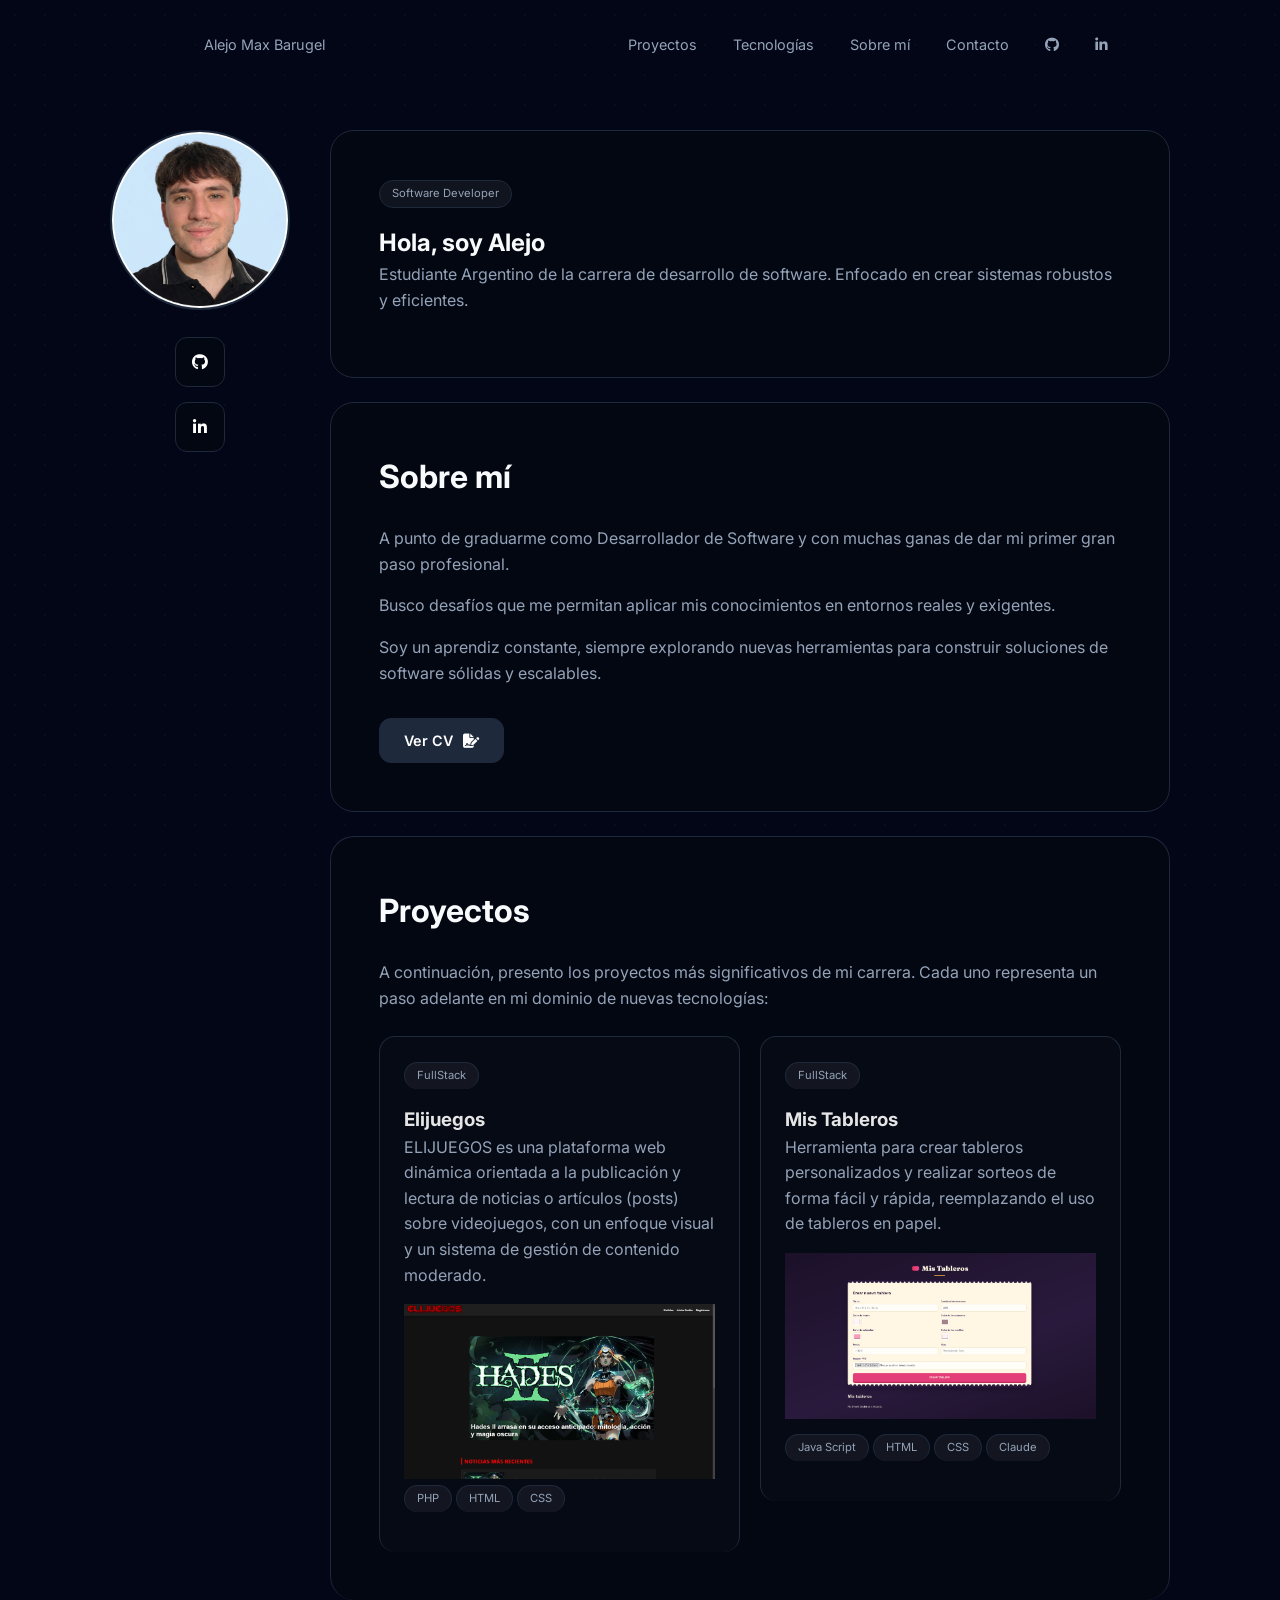
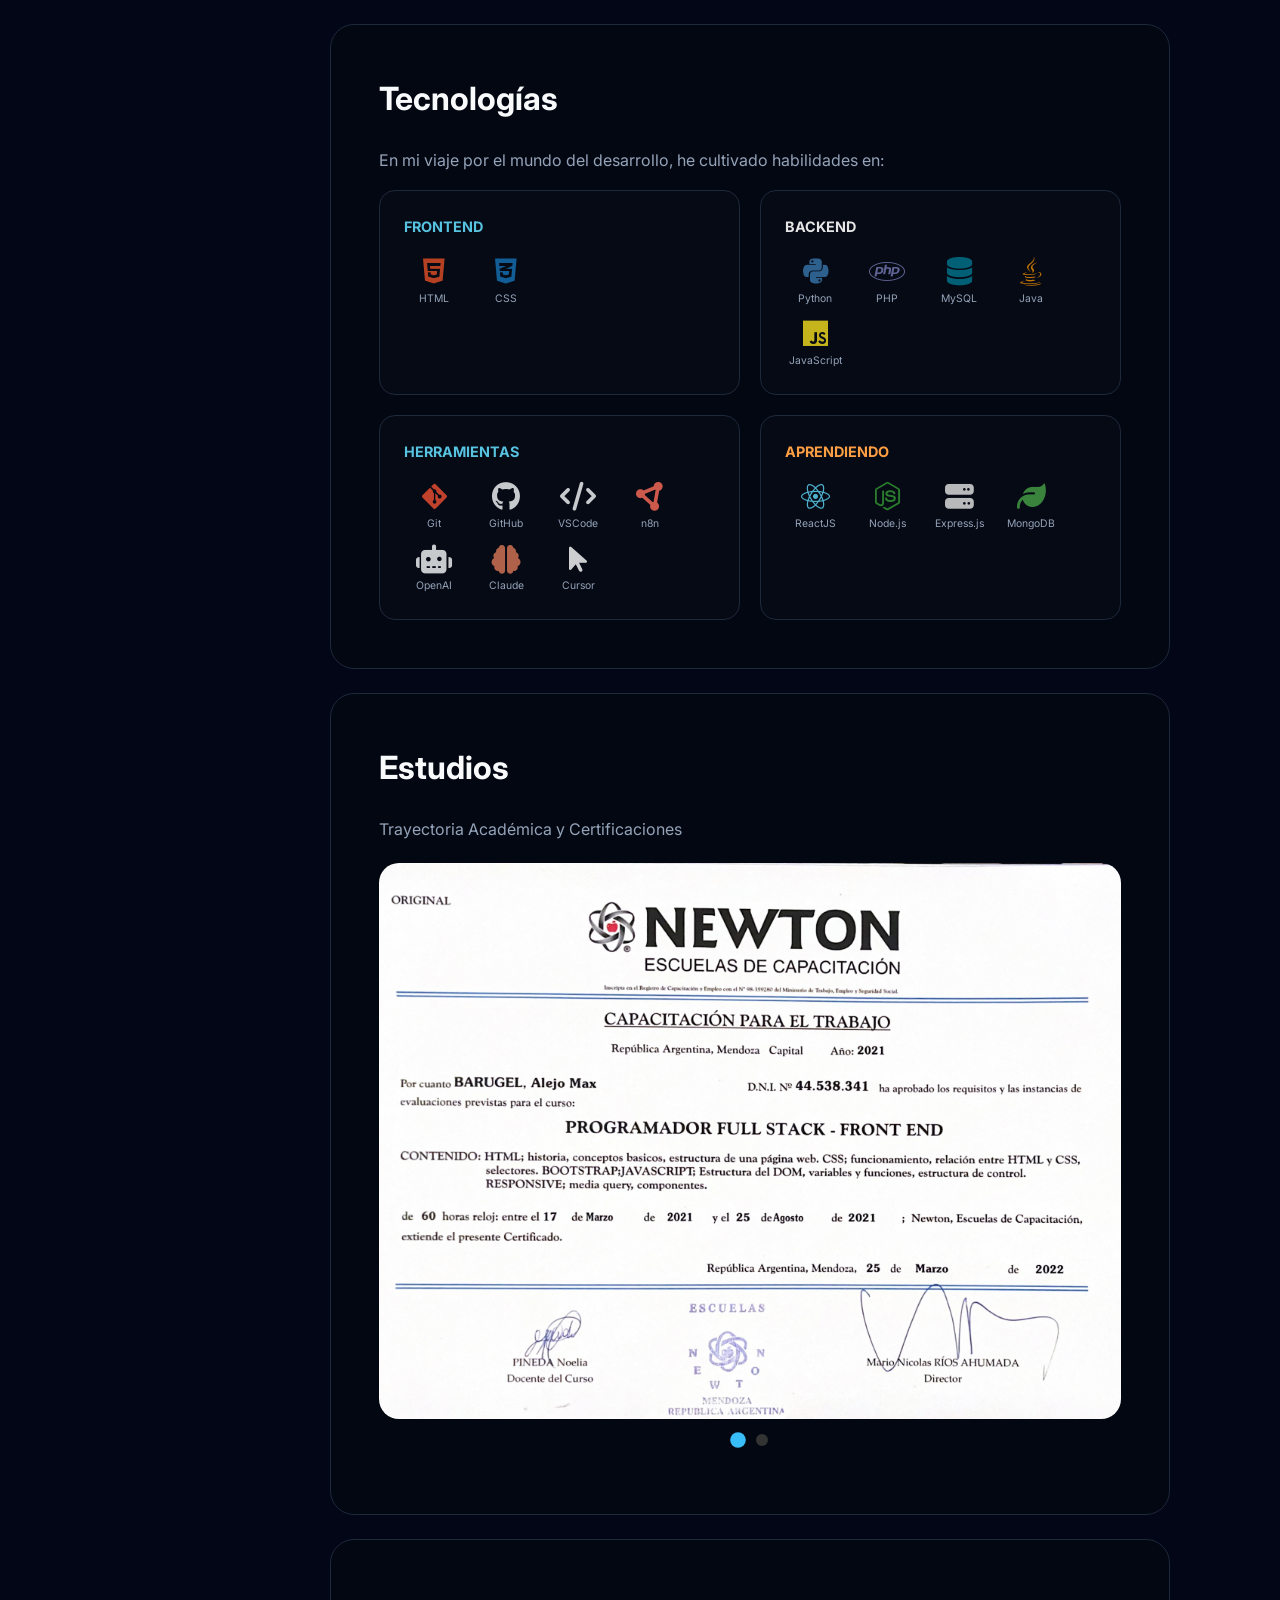
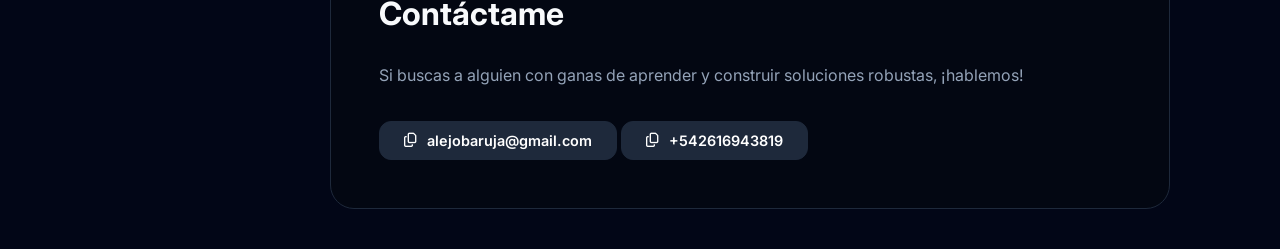
==== commit dd506d6c: "d" ====
--- a/index.html
+++ b/index.html
@@ -106,6 +106,7 @@
                         <div class="tech-item"><i class="fa-solid fa-robot"></i><span>OpenAI</span></div>
                         <div class="tech-item"><i class="fa-solid fa-brain" style="color: #DA7756;"></i><span>Claude</span>
                         </div>
+                        <div class="tech-item"><i class="fa-solid fa-arrow-pointer" style="color: #FFFFFF;"></i><span>Cursor</span></div>
                     </div>
                 </div>
         
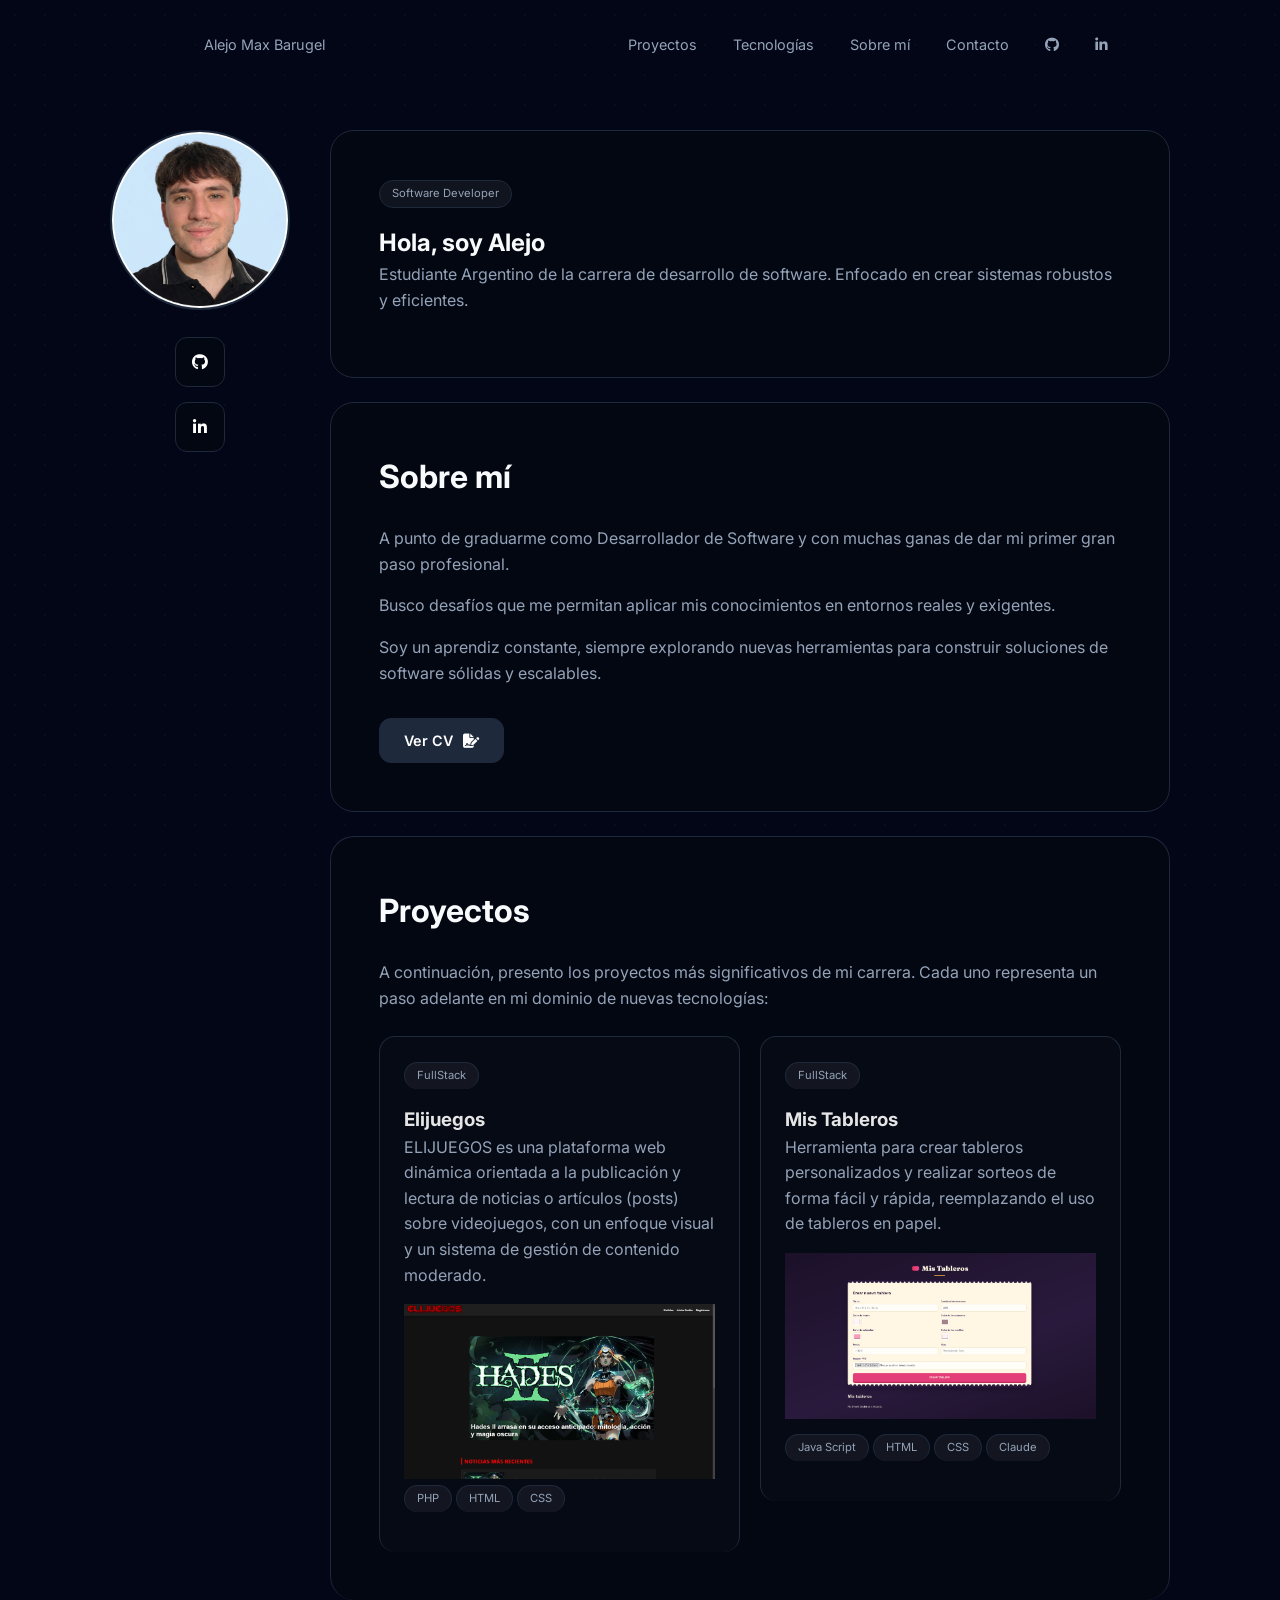
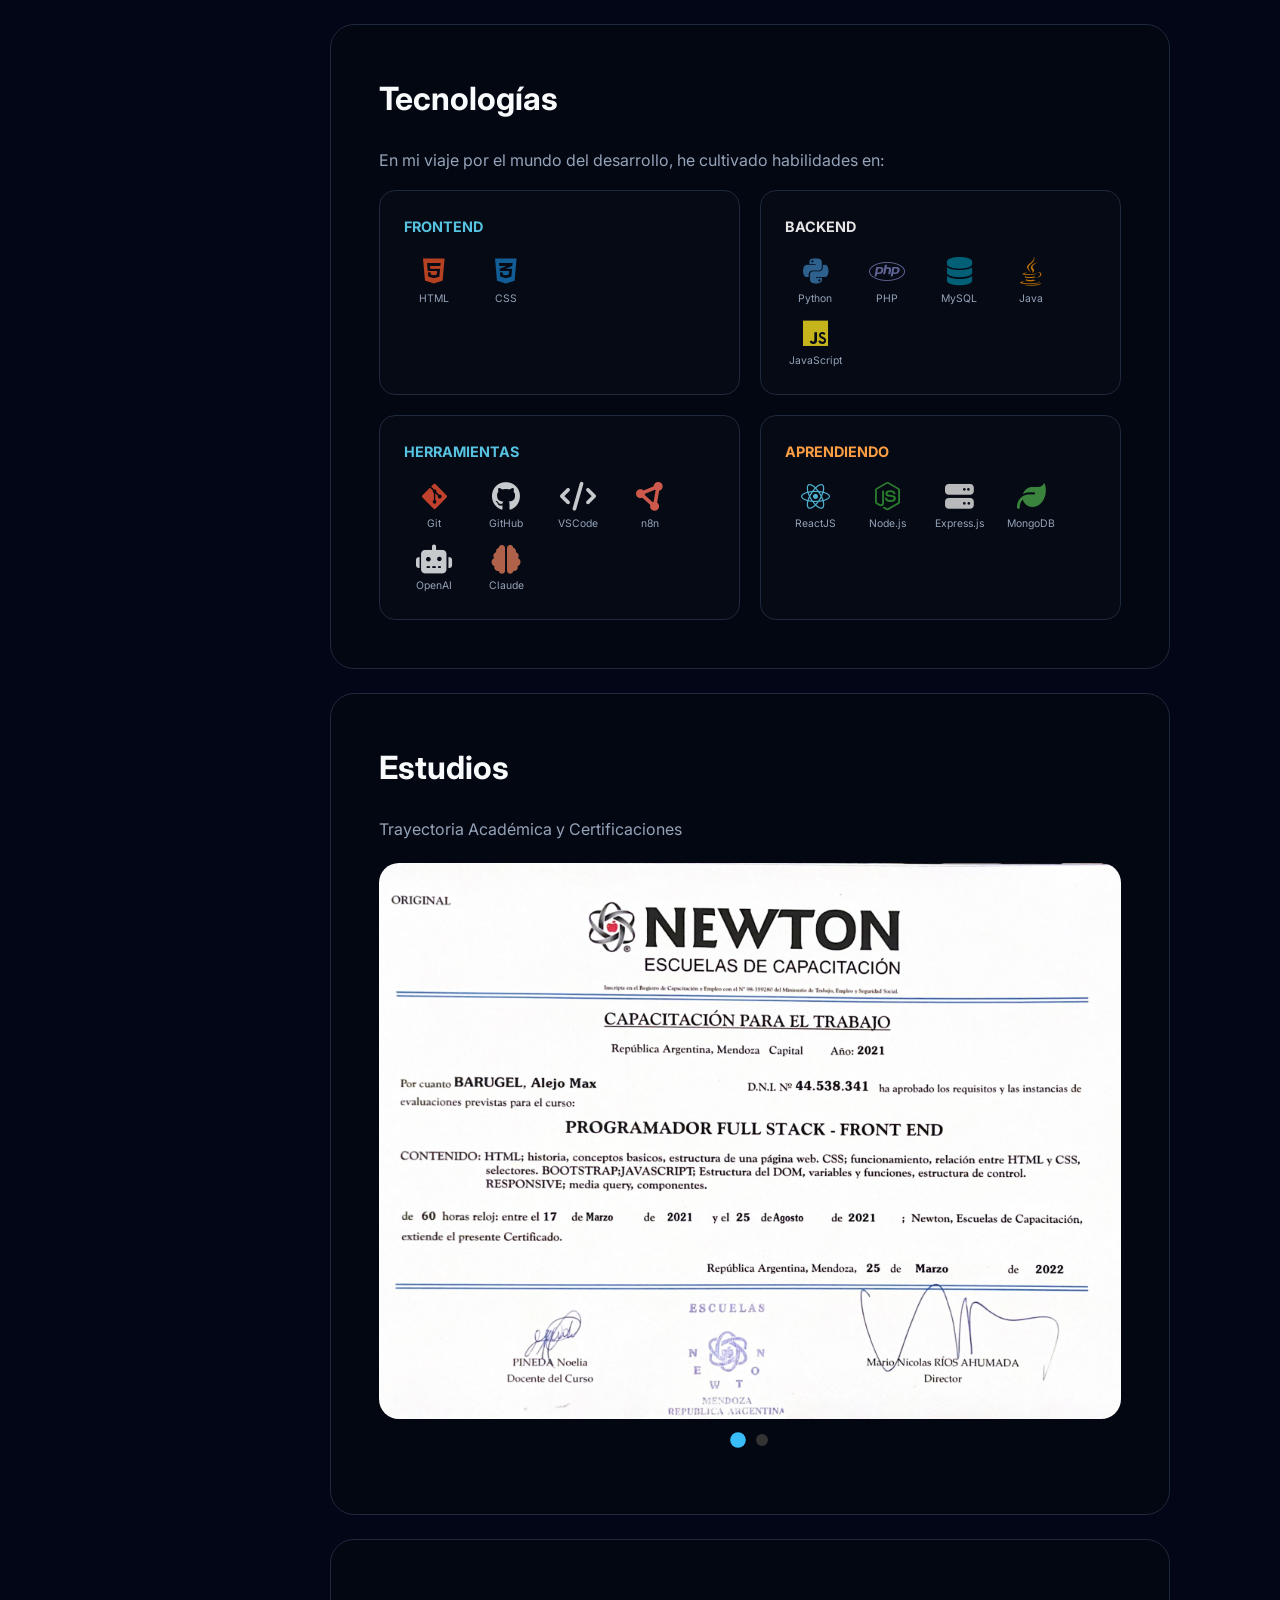
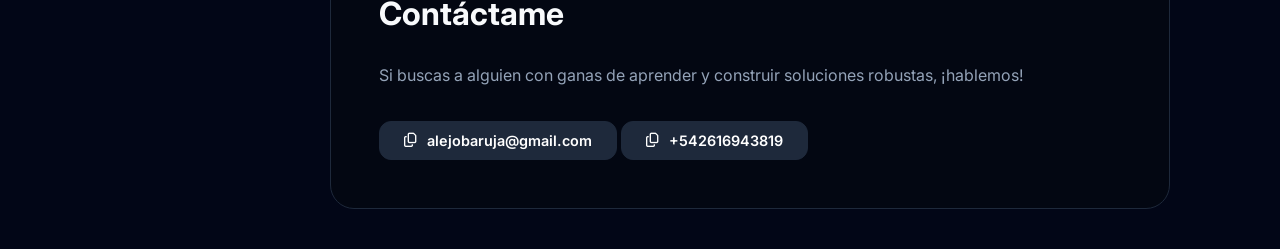
==== commit 1057f771: "Update index.html" ====
--- a/index.html
+++ b/index.html
@@ -106,7 +106,7 @@
                         <div class="tech-item"><i class="fa-solid fa-robot"></i><span>OpenAI</span></div>
                         <div class="tech-item"><i class="fa-solid fa-brain" style="color: #DA7756;"></i><span>Claude</span>
                         </div>
-                        <div class="tech-item"><i class="fa-solid fa-arrow-pointer" style="color: #FFFFFF;"></i><span>Cursor</span></div>
+                        
                     </div>
                 </div>
         
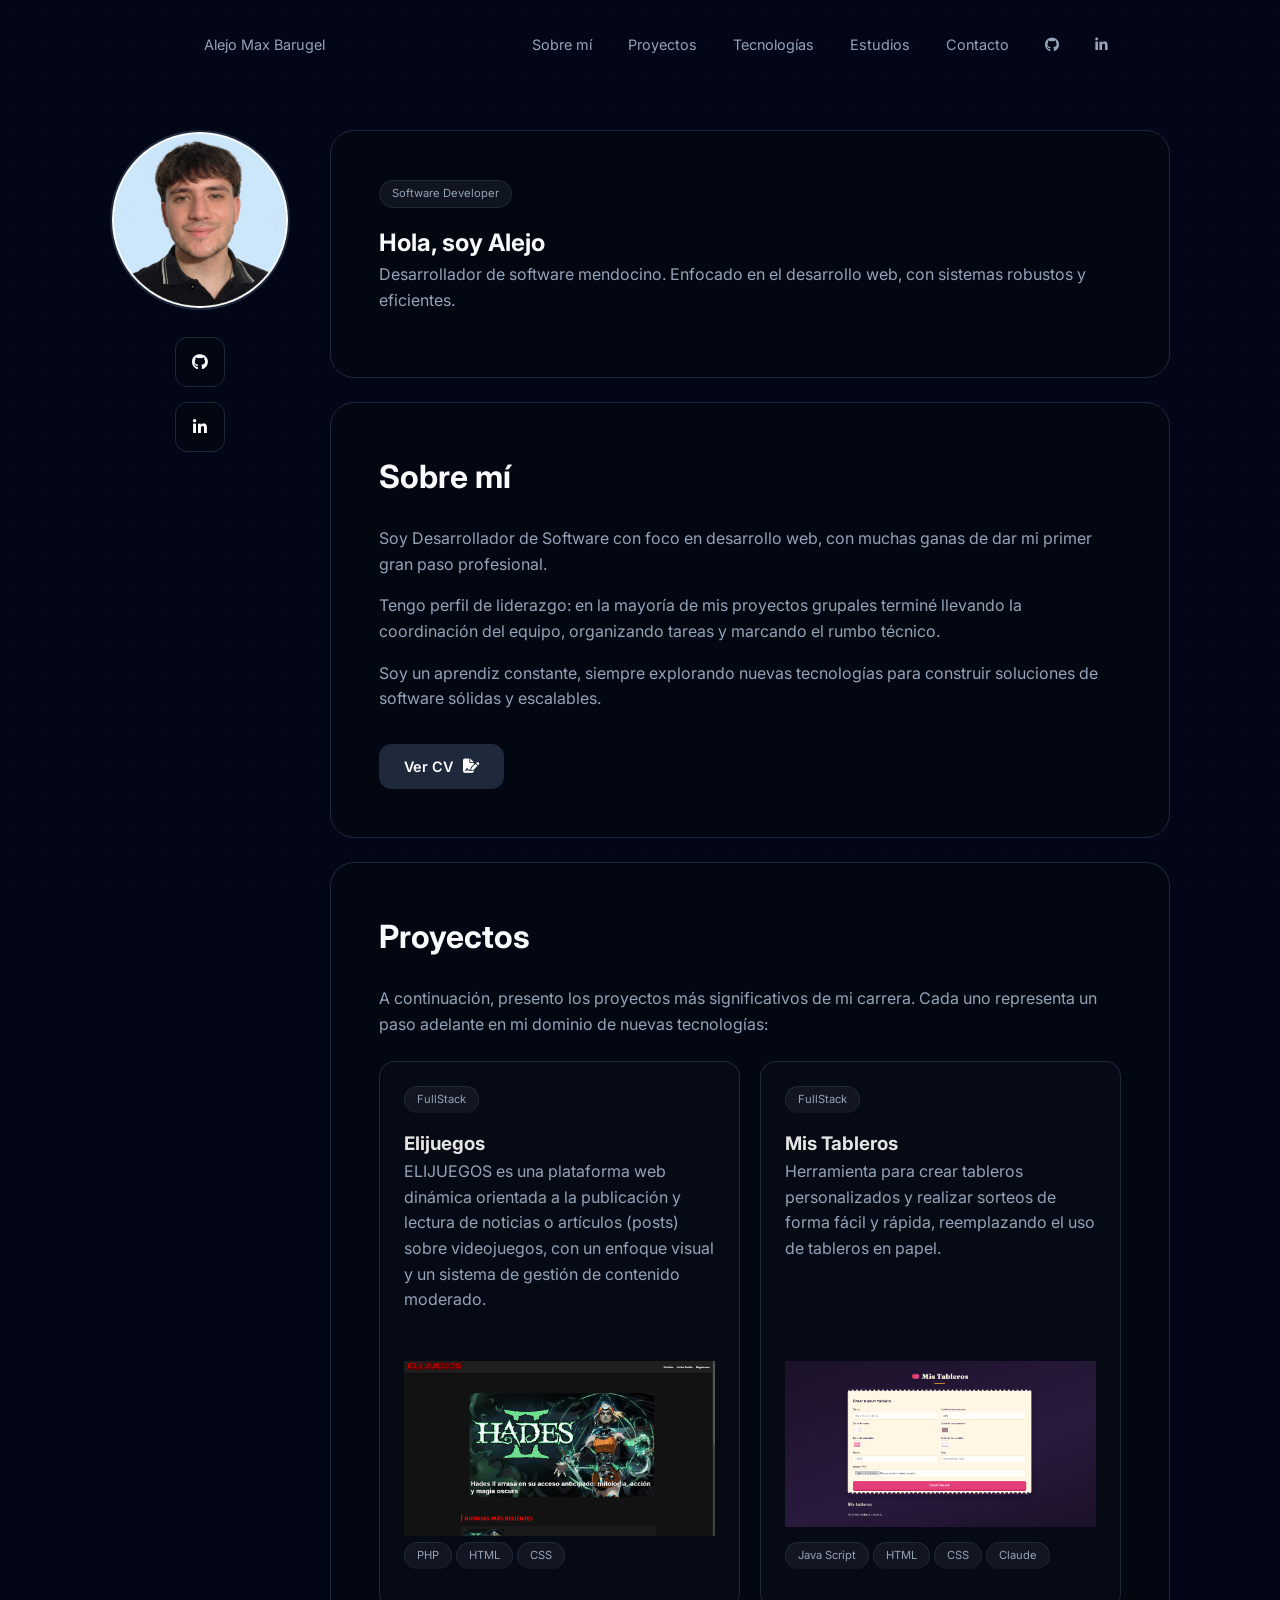
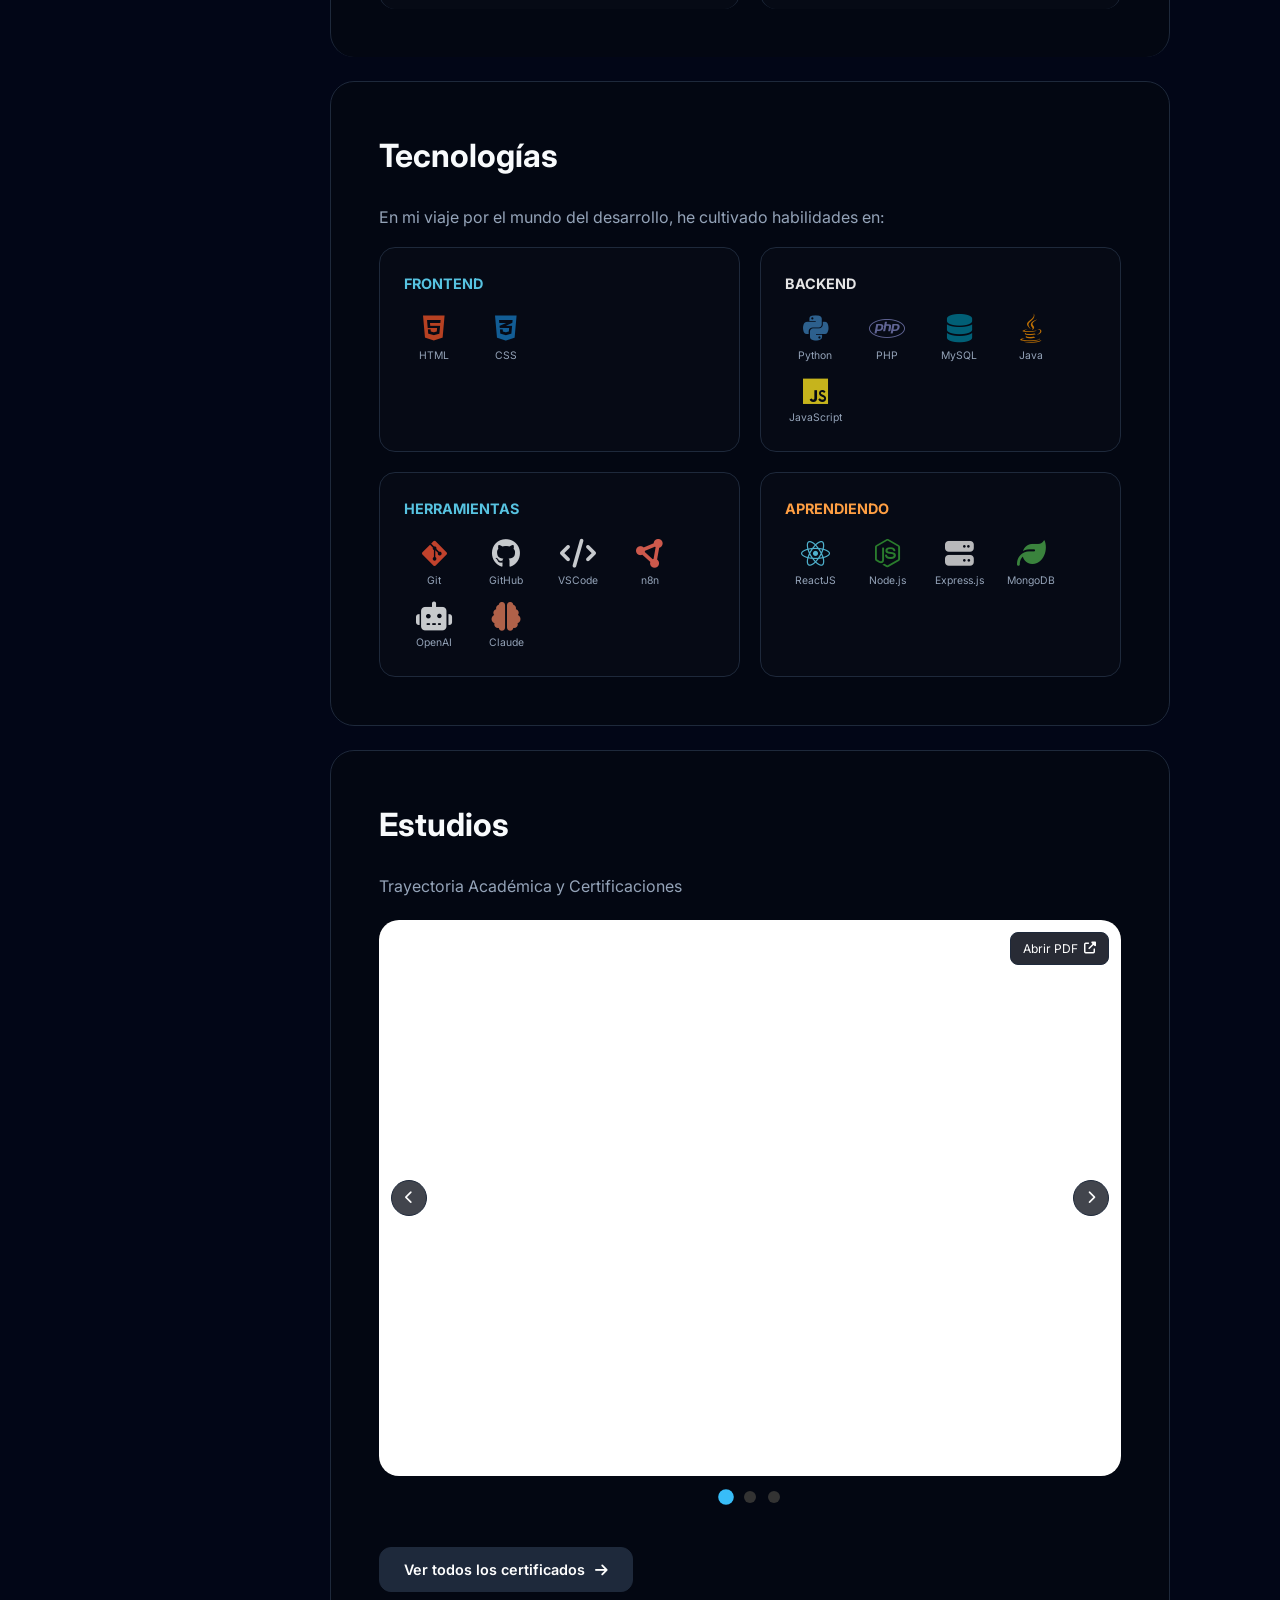
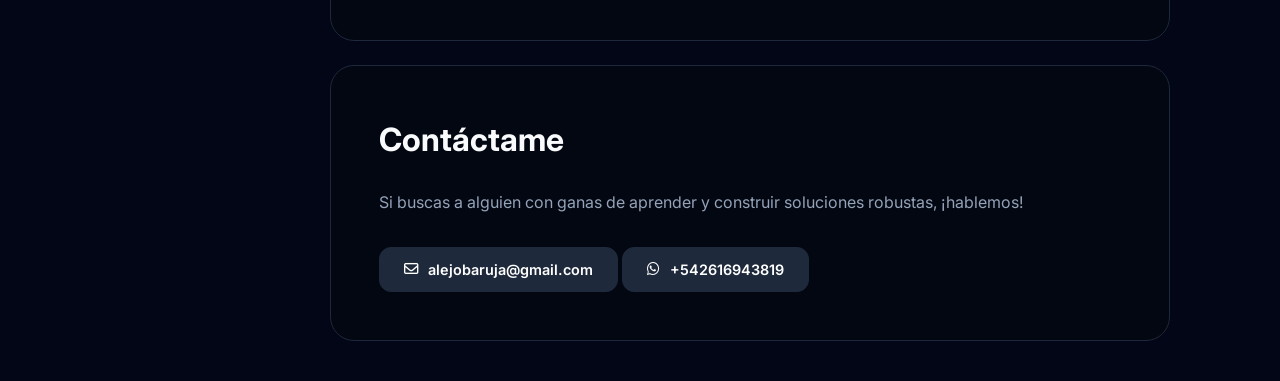
==== commit 7edf04b0: "dad" ====
--- a/index.html
+++ b/index.html
@@ -17,9 +17,10 @@
             <a href="index.html">Alejo Max Barugel</a>
         </div>
         <div class="nav-links">
+            <a href="#sobre">Sobre mí</a>
             <a href="#proyectos">Proyectos</a>
             <a href="#tecnologias">Tecnologías</a>
-            <a href="#sobre">Sobre mí</a>
+            <a href="#estudios">Estudios</a>   
             <a href="#contacto">Contacto</a>
             <a href="https://github.com/BarujitaWD" target="_blank"><i class="fa-brands fa-github"></i></a>
             <a href="https://www.linkedin.com/in/alejo-barugel-a94419276" target="_blank"><i class="fa-brands fa-linkedin-in"></i></a>
@@ -43,16 +44,16 @@
             <section class="card reveal" style="--d: 200ms;">
                 <span class="badge">Software Developer</span>
                 <h1>Hola, <span class="highlight">soy Alejo</span></h1>
-                <p>Estudiante Argentino de la carrera de desarrollo de software. Enfocado en crear sistemas robustos y eficientes.</p>
+                <p>Desarrollador de software mendocino. Enfocado en el desarrollo web, con sistemas robustos y eficientes.</p>
             </section>
 
             <section id="sobre" class="card reveal" style="--d: 300ms;">
                 <h2>Sobre mí</h2>
                 <div class="sobre-mi-content">
                     <div class="sobre-mi-text">
-                        <p>A punto de graduarme como Desarrollador de Software y con muchas ganas de dar mi primer gran paso profesional.</p>
-                        <p>Busco desafíos que me permitan aplicar mis conocimientos en entornos reales y exigentes.</p>
-                        <p>Soy un aprendiz constante, siempre explorando nuevas herramientas para construir soluciones de software sólidas y escalables.</p>
+                        <p>Soy Desarrollador de Software con foco en desarrollo web, con muchas ganas de dar mi primer gran paso profesional.</p>
+                        <p>Tengo perfil de liderazgo: en la mayoría de mis proyectos grupales terminé llevando la coordinación del equipo, organizando tareas y marcando el rumbo técnico.</p>
+                         <p>Soy un aprendiz constante, siempre explorando nuevas tecnologías para construir soluciones de software sólidas y escalables.</p>
                         <a href="assets/pdf/cv_barugel.pdf" class="btn-cv" download>Ver CV <i class="fa-solid fa-file-signature"></i></a>
                     </div>
                 </div>
@@ -135,14 +136,14 @@
             <section id="contacto" class="card reveal" style="--d: 600ms;">
                 <h2>Contáctame</h2>
                 <p>Si buscas a alguien con ganas de aprender y construir soluciones robustas, ¡hablemos!</p>
-                <button onclick="copiarTexto(this, 'alejobaruja@gmail.com')" class="btn-cv">
-                    <i class="fa-regular fa-copy"></i>
+                <a href="https://mail.google.com/mail/?view=cm&fs=1&to=alejobaruja@gmail.com" target="_blank" class="btn-cv">
+                    <i class="fa-regular fa-envelope"></i>
                     <span>alejobaruja@gmail.com</span>
-                </button>
-                <button onclick="copiarTexto(this, '+542616943819')" class="btn-cv">
-                    <i class="fa-regular fa-copy"></i>
+                </a>
+                <a href="https://wa.me/542616943819" target="_blank" class="btn-cv">
+                    <i class="fa-brands fa-whatsapp"></i>
                     <span>+542616943819</span>
-                </button>
+                </a>
             </section>
         </div>
     </main>
--- a/assets/css/style.css
+++ b/assets/css/style.css
@@ -12,10 +12,6 @@
     margin: 0;
     padding: 0;
     box-sizing: border-box;
-}
-
-html {
-    scroll-behavior: smooth;
 }
 
 body {
@@ -174,6 +170,25 @@
     grid-template-columns: repeat(2, 1fr);
     gap: 20px;
     margin-top: 1.5rem;
+    align-items: stretch;
+}
+
+.proyectos-grid .projects-link {
+    display: flex;
+}
+
+.proyectos-grid .tech-box {
+    display: flex;
+    flex-direction: column;
+    width: 100%;
+}
+
+.proyectos-grid .tech-box p {
+    flex-grow: 1;
+}
+
+.proyectos-grid .tech-box > .badge {
+    align-self: flex-start;
 }
 
 .tech-grid {
@@ -291,6 +306,7 @@
     overflow: hidden;
     aspect-ratio: 4 / 3;
     background: #0c0c0c;
+    position: relative;
 }
 
 .slides-container {
@@ -303,6 +319,37 @@
 .img-slide, .img-title {
     width: 33.333%;
     height: 100%;
+    position: relative;
+}
+
+.pdf-preview {
+    width: 100%;
+    height: 100%;
+    border: none;
+    background: #ffffff;
+}
+
+.pdf-open-link {
+    position: absolute;
+    top: 12px;
+    right: 12px;
+    z-index: 2;
+    display: inline-flex;
+    align-items: center;
+    gap: 6px;
+    background: rgba(3, 7, 18, 0.85);
+    color: white;
+    padding: 6px 12px;
+    border-radius: 8px;
+    font-size: 0.75rem;
+    text-decoration: none;
+    border: 1px solid var(--border-color);
+    transition: var(--transition-fast);
+}
+
+.pdf-open-link:hover {
+    background: white;
+    color: black;
 }
 
 .img-slide img, .img-title img {
@@ -316,6 +363,37 @@
     height: 100%;
     object-fit: cover;
 }
+.slider-arrow {
+    position: absolute;
+    top: 50%;
+    transform: translateY(-50%);
+    z-index: 3;
+    width: 36px;
+    height: 36px;
+    border-radius: 50%;
+    border: 1px solid var(--border-color);
+    background: rgba(3, 7, 18, 0.75);
+    color: white;
+    display: flex;
+    align-items: center;
+    justify-content: center;
+    cursor: pointer;
+    transition: var(--transition-fast);
+}
+
+.slider-arrow:hover {
+    background: white;
+    color: black;
+}
+
+.slider-arrow-prev {
+    left: 12px;
+}
+
+.slider-arrow-next {
+    right: 12px;
+}
+
 .slider-dots {
     display: flex;
     justify-content: center;
@@ -337,6 +415,52 @@
     transform: scale(1.3);
 }
 
+.certificados-grid {
+    display: grid;
+    grid-template-columns: repeat(3, 1fr);
+    gap: 20px;
+    margin-top: 1.5rem;
+}
+
+.certificado-item {
+    display: flex;
+    flex-direction: column;
+    gap: 12px;
+    text-decoration: none;
+    background: var(--card-bg);
+    border: 1px solid var(--border-color);
+    border-radius: 16px;
+    padding: 1rem;
+    transition: var(--transition-fast);
+    position: relative;
+}
+
+.certificado-item:hover {
+    border-color: #475569;
+    transform: translateY(-3px);
+}
+
+.certificado-item .pdf-preview {
+    aspect-ratio: 4 / 3;
+    height: auto;
+    border-radius: 10px;
+}
+
+.certificado-item span {
+    color: var(--text-secondary);
+    font-size: 0.85rem;
+    text-align: center;
+}
+
+.certificado-item .pdf-open-link {
+    position: static;
+    align-self: center;
+}
+
+.ver-todos-btn {
+    margin-top: 1.5rem;
+}
+
 .back-link {
     display: inline-flex;
     align-items: center;
@@ -452,6 +576,10 @@
         grid-template-columns: 1fr;
     }
 
+    .certificados-grid {
+        grid-template-columns: 1fr;
+    }
+
     .project-card {
         flex-direction: column;
         gap: 1.5rem;
